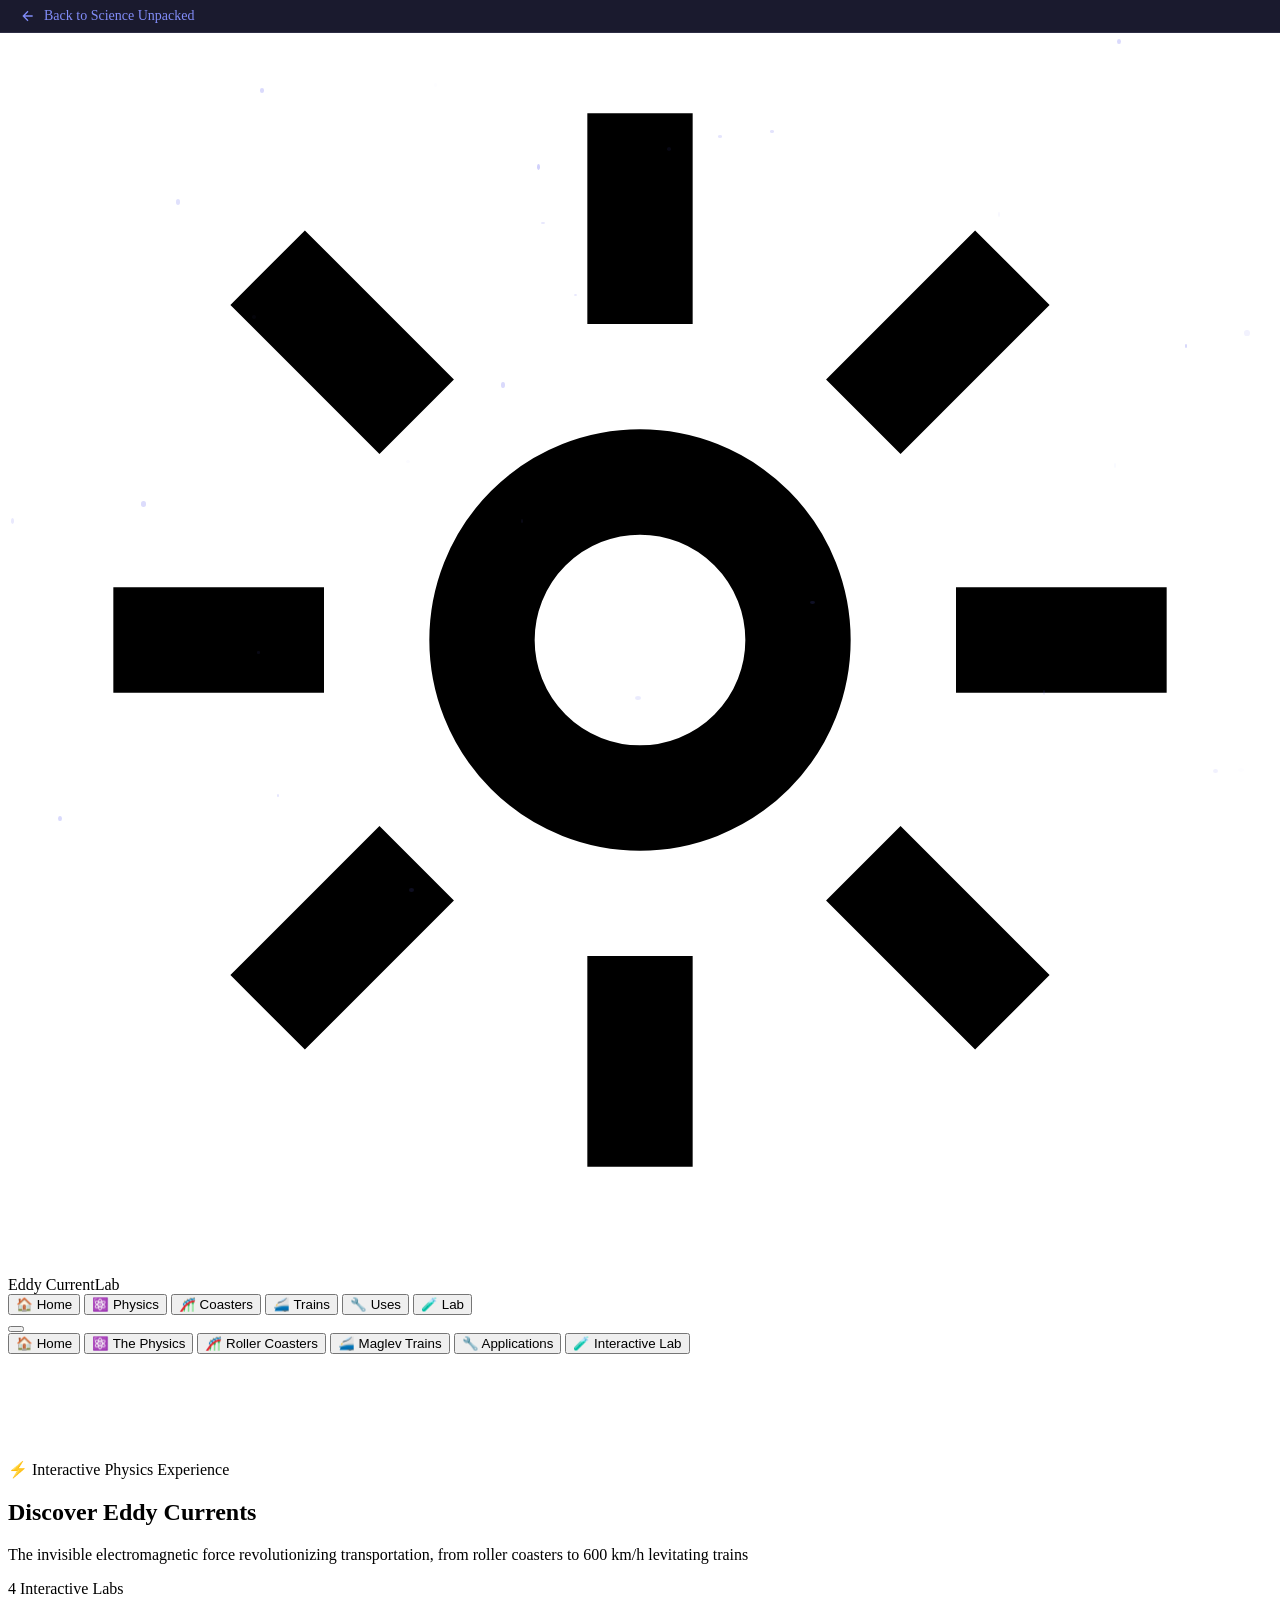
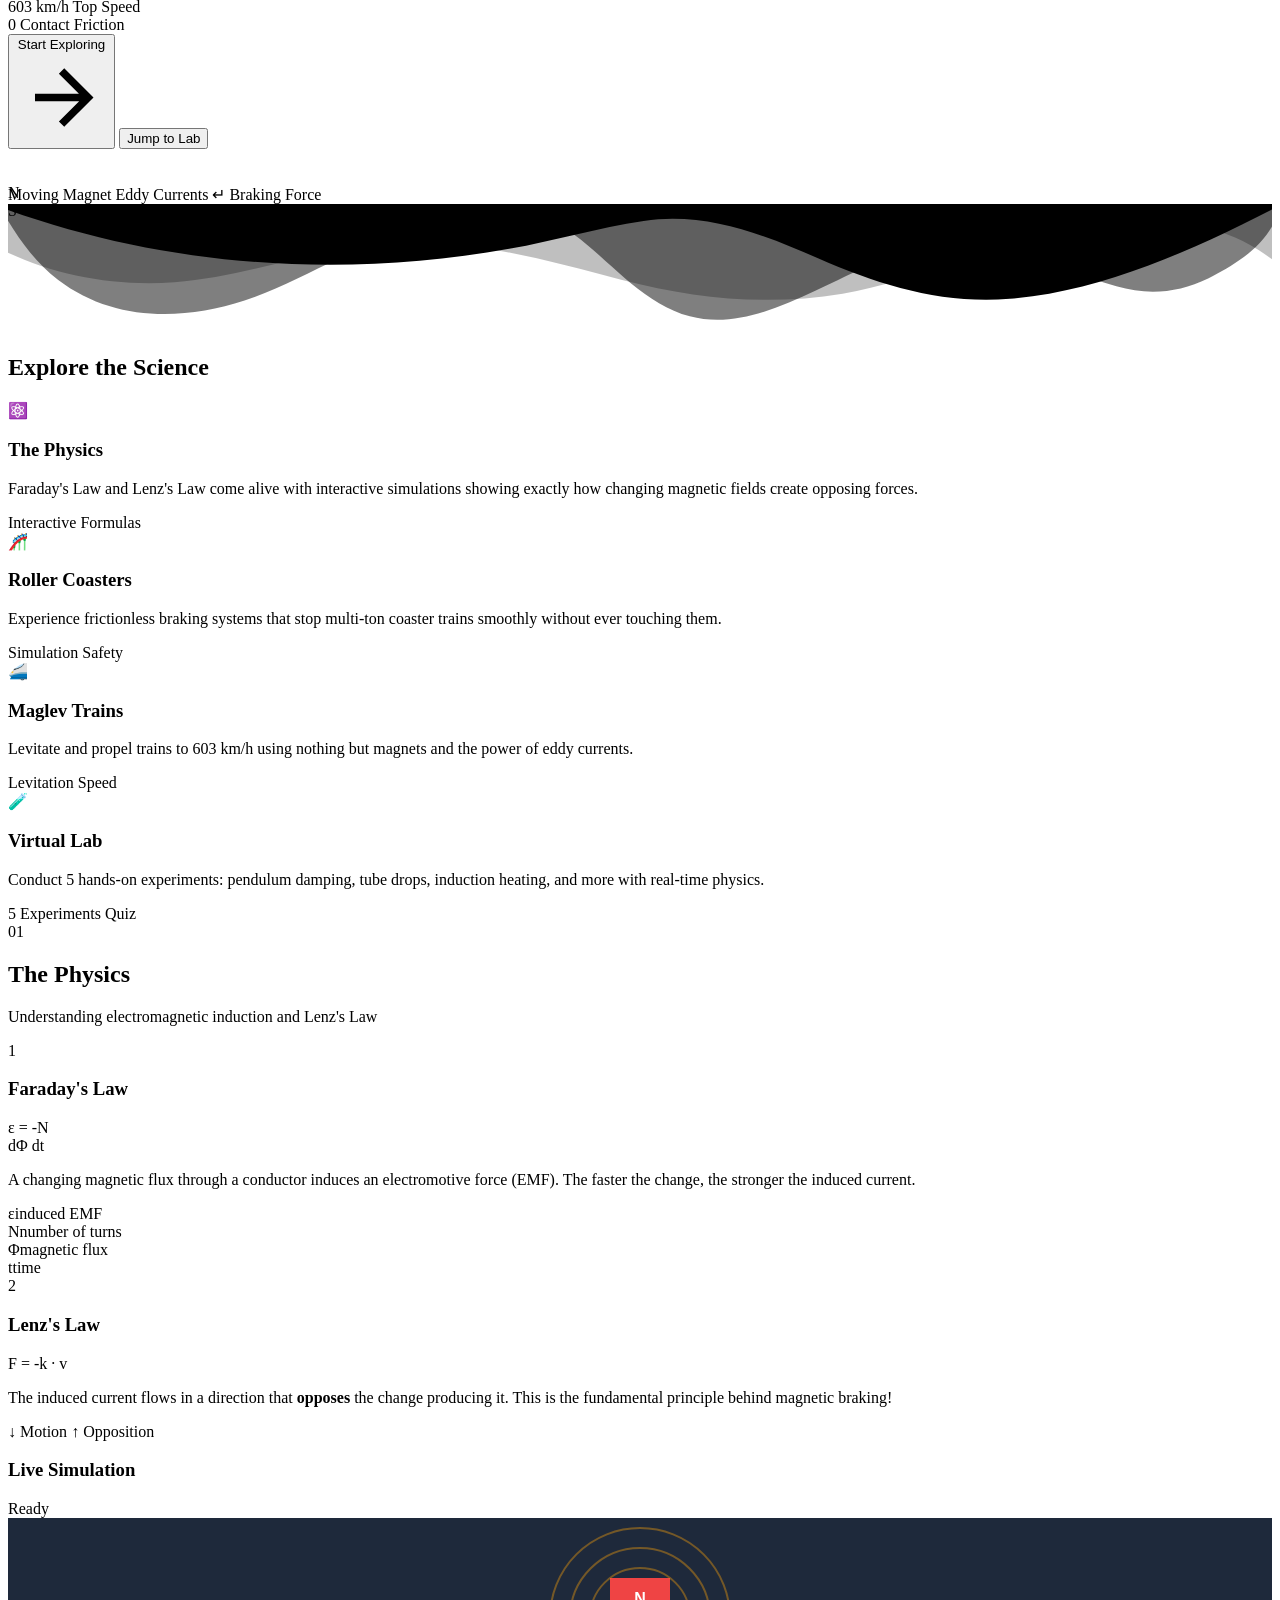
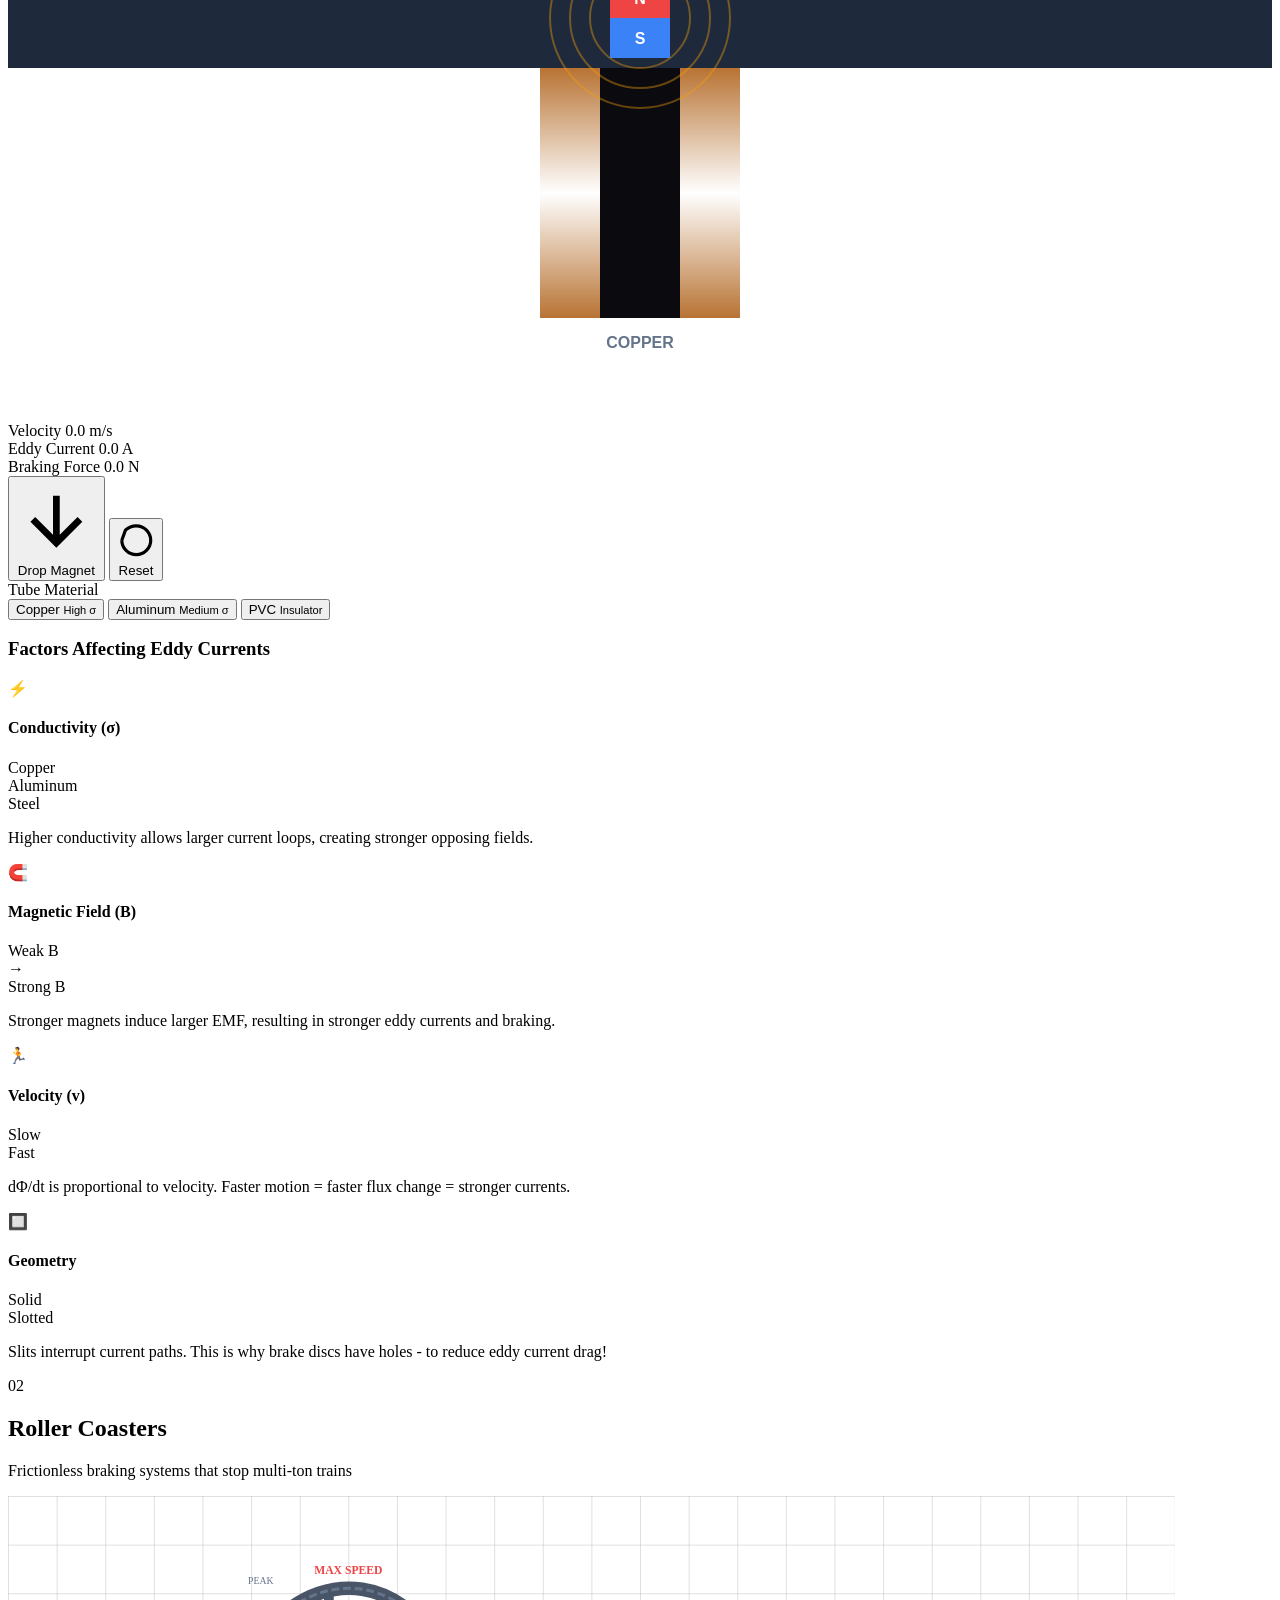
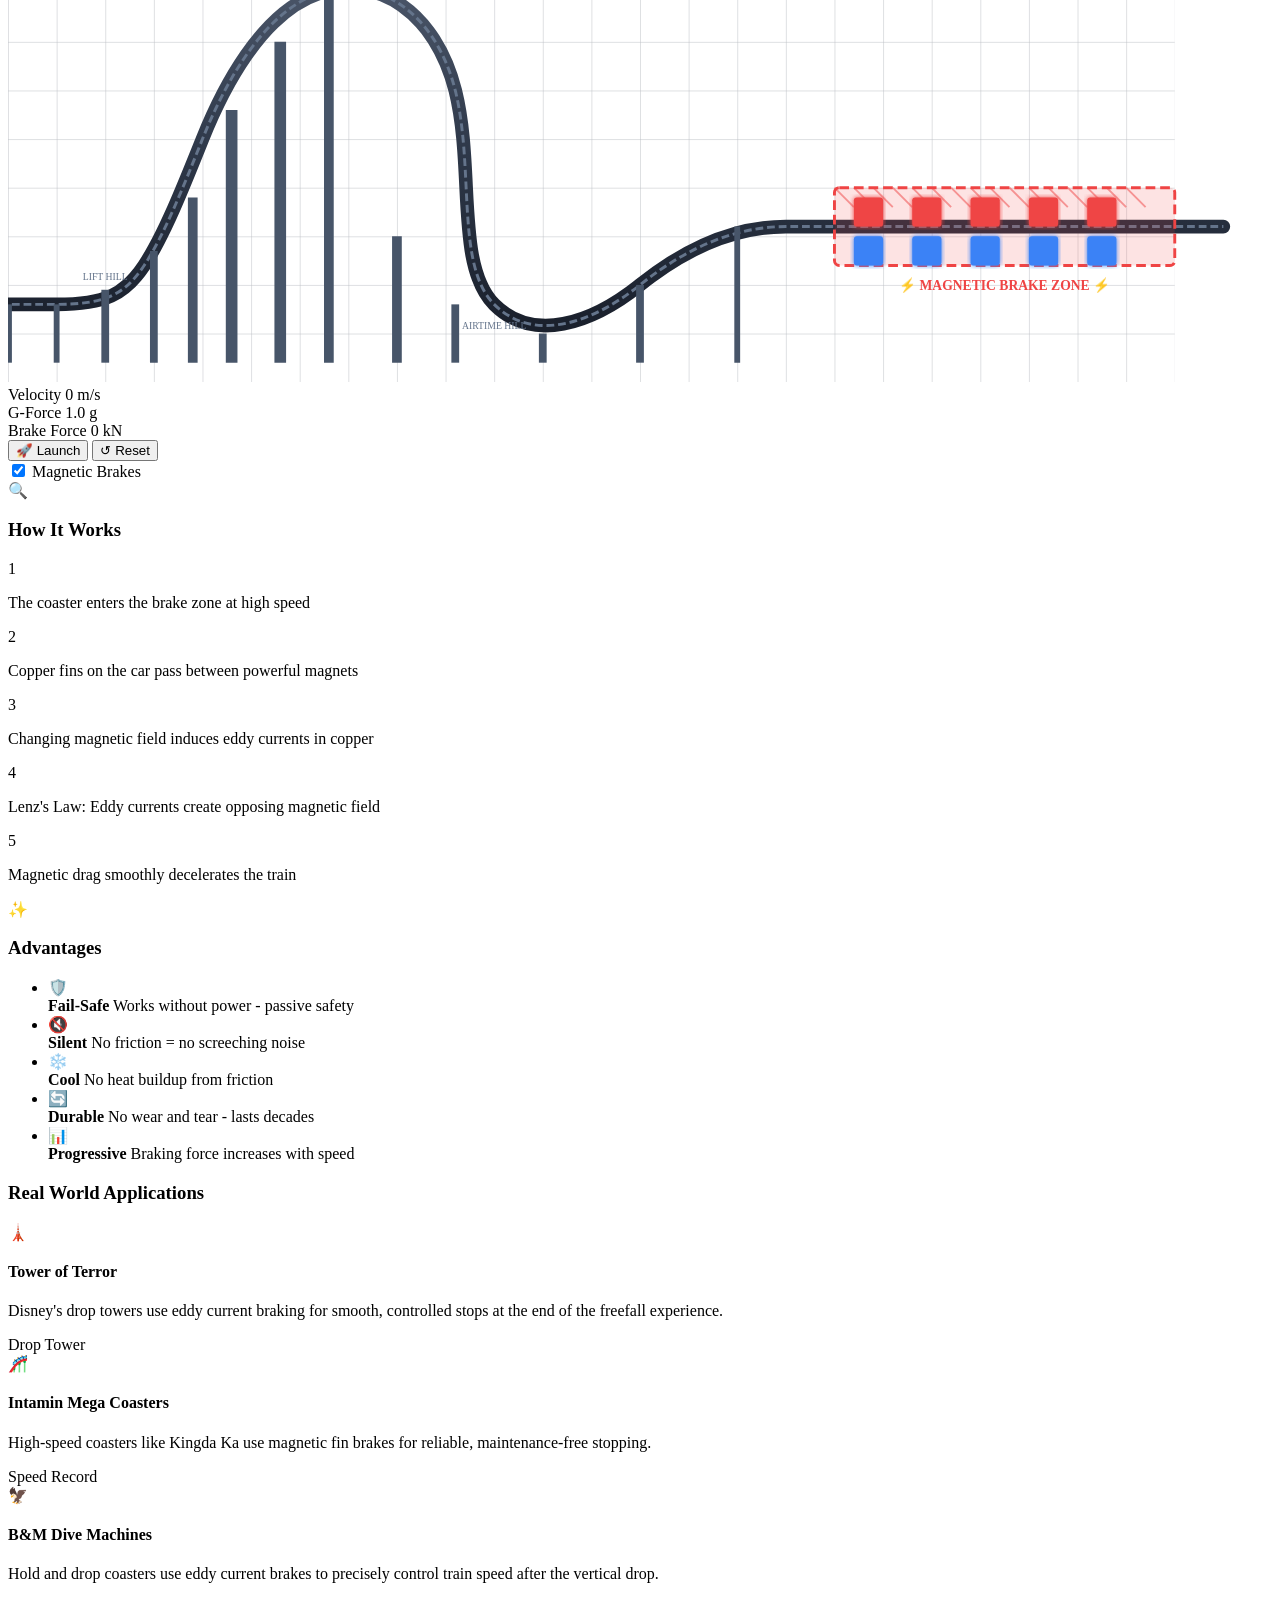
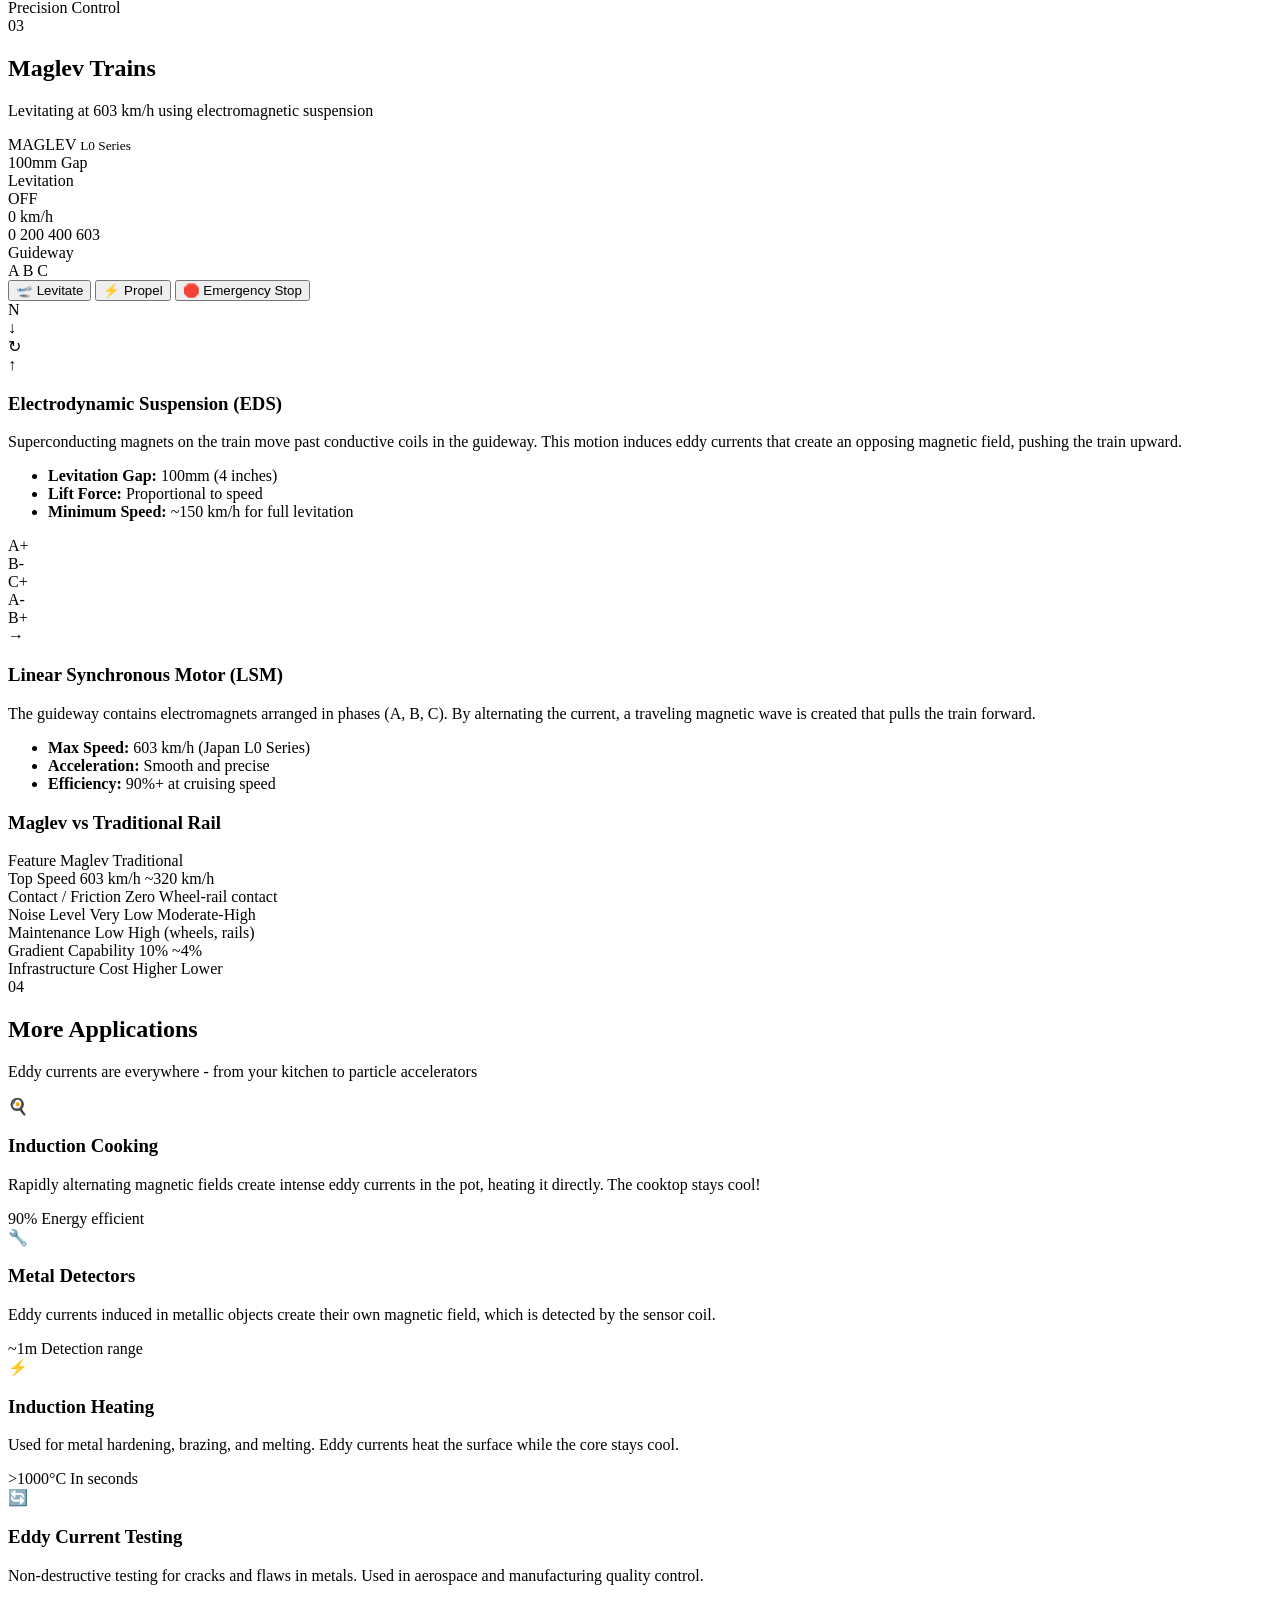
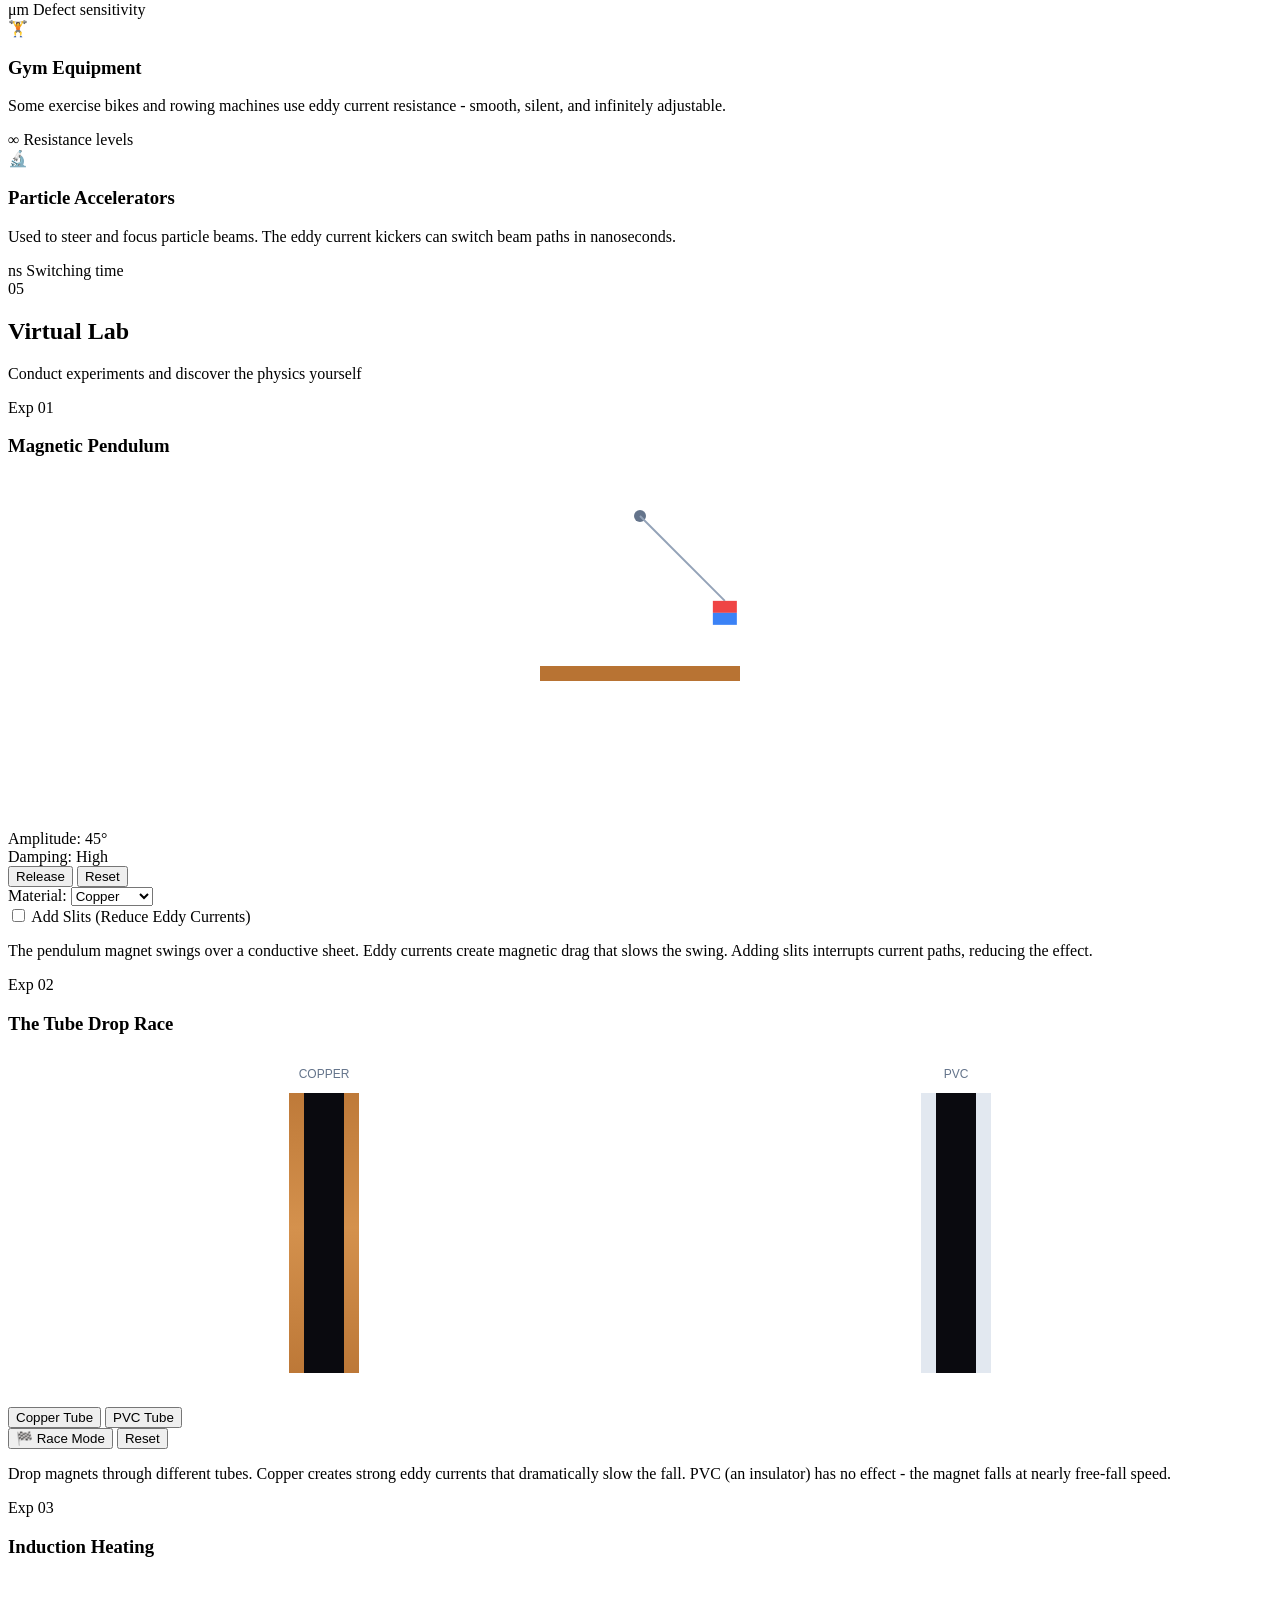
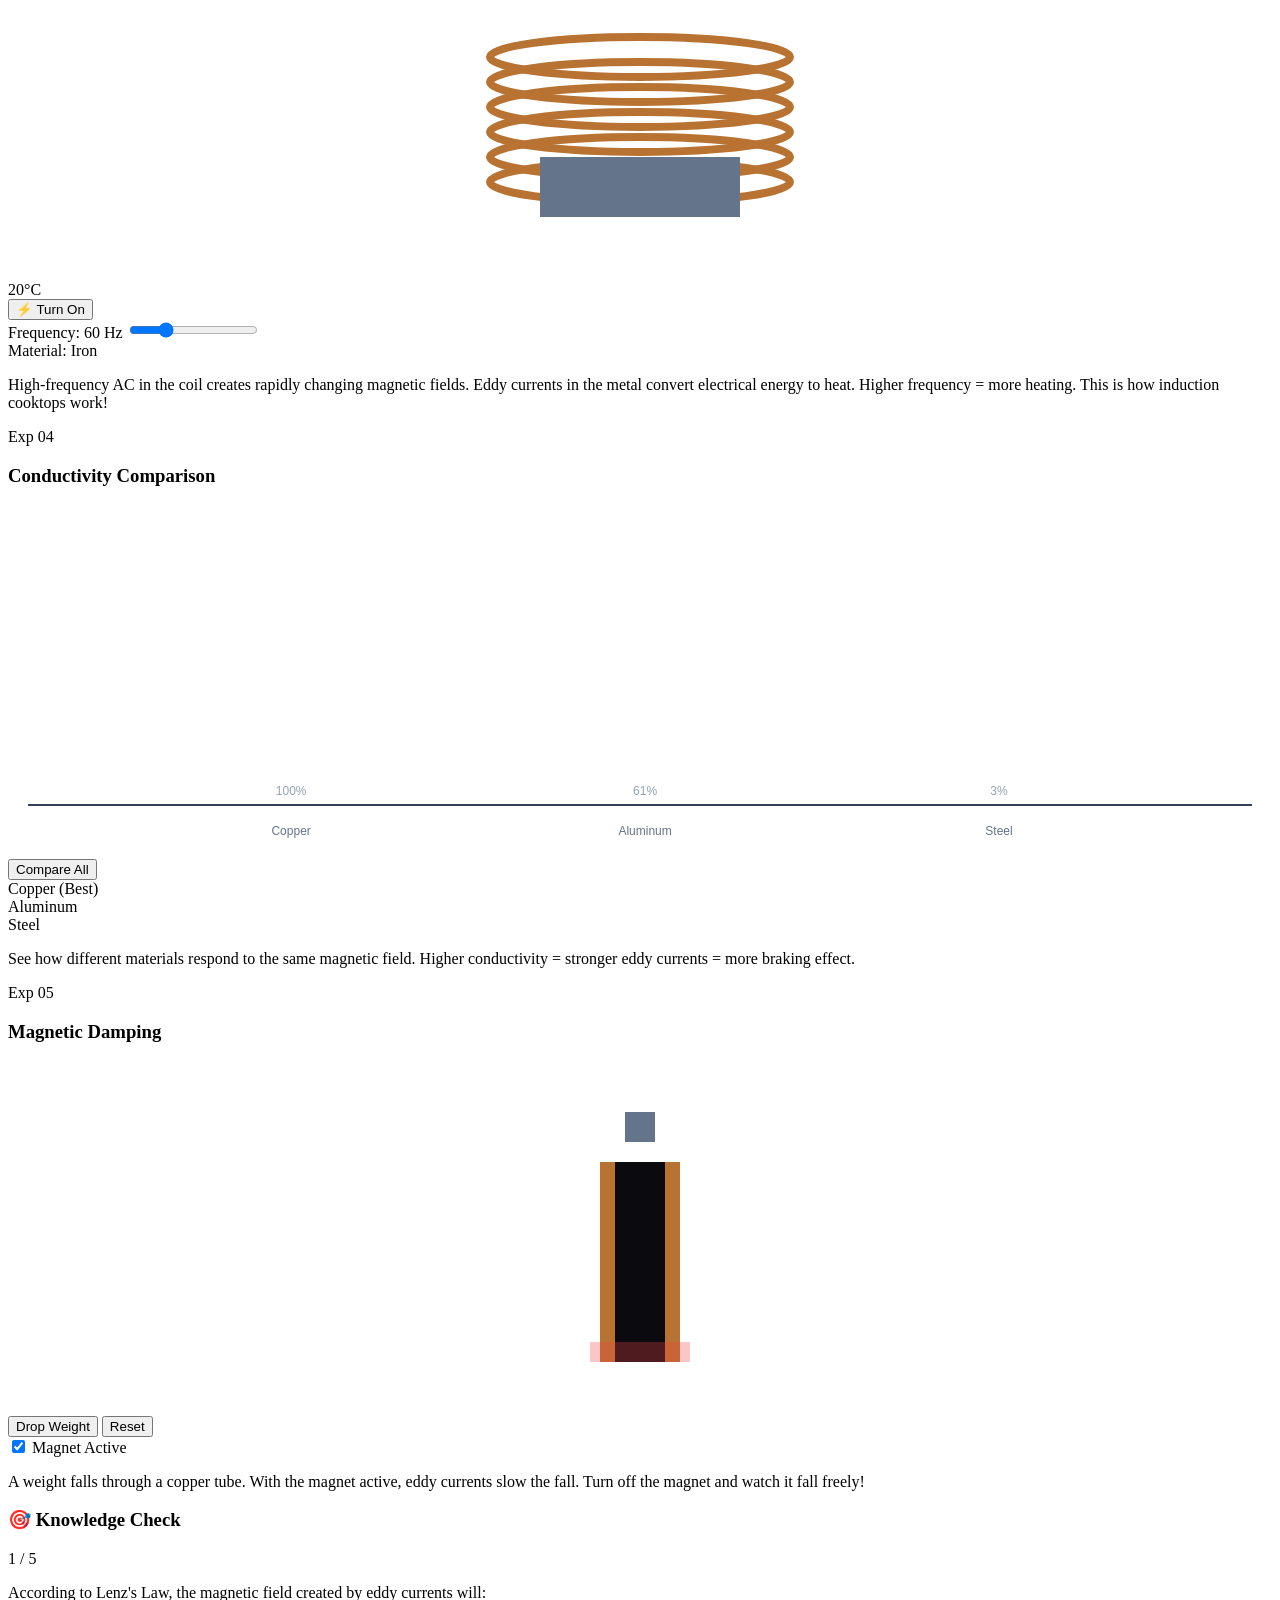
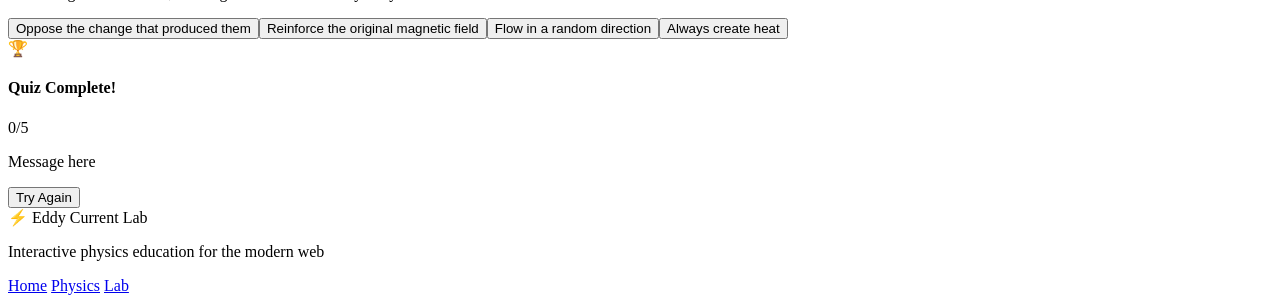
==== app/index.html @ e3b11541 "Add Science Unpacked website with integrated Eddy Currents app" ====
<!DOCTYPE html>
<html lang="en">
<head>
    <meta charset="UTF-8">
    <meta name="viewport" content="width=device-width, initial-scale=1.0">
    <meta name="description" content="Interactive exploration of eddy currents, electromagnetic braking, and maglev technology">
    <meta name="theme-color" content="#6366f1">
    <title>Eddy Current Explorer | Science Unpacked</title>
    <link rel="stylesheet" href="styles.css">
    <link rel="preconnect" href="https://fonts.googleapis.com">
    <link rel="preconnect" href="https://fonts.gstatic.com" crossorigin>
    <link href="https://fonts.googleapis.com/css2?family=Inter:wght@300;400;500;600;700;800&family=JetBrains+Mono:wght@400;600&display=swap" rel="stylesheet">
    
    <!-- PWA Support -->
    <link rel="manifest" href="manifest.json">
    <meta name="apple-mobile-web-app-capable" content="yes">
    <meta name="apple-mobile-web-app-status-bar-style" content="black-translucent">
    <meta name="apple-mobile-web-app-title" content="Eddy Current Lab">
    
    <!-- Favicon -->
    <link rel="icon" type="image/svg+xml" href="favicon.svg">
    
    <style>
        /* Adjust for back link */
        .nav { top: 36px !important; }
        .main-content { padding-top: 106px !important; }
        .loading-screen { padding-top: 36px !important; }
        @media (max-width: 768px) {
            .nav { top: 36px !important; }
            .main-content { padding-top: 96px !important; }
        }
    </style>
</head>
<body>
    <!-- Back to Science Unpacked -->
    <div style="position: fixed; top: 0; left: 0; right: 0; z-index: 10001; background: #1a1a2e; border-bottom: 1px solid #2d2d44; padding: 8px 20px;">
        <a href="../eddy-currents.html" style="color: #818cf8; text-decoration: none; font-size: 14px; display: flex; align-items: center; gap: 8px; width: fit-content;">
            <svg width="16" height="16" viewBox="0 0 24 24" fill="none" stroke="currentColor" stroke-width="2">
                <path d="M19 12H5M12 19l-7-7 7-7"/>
            </svg>
            Back to Science Unpacked
        </a>
    </div>
    
    <!-- Loading Screen -->
    <div id="loadingScreen" class="loading-screen">
        <div class="loading-content">
            <div class="loading-magnet">
                <div class="magnet-n">N</div>
                <div class="magnet-s">S</div>
            </div>
            <div class="loading-text">Initializing Physics Engine...</div>
            <div class="loading-bar">
                <div class="loading-progress"></div>
            </div>
        </div>
    </div>

    <!-- Background Effects -->
    <div class="bg-particles" id="bgParticles"></div>
    <div class="gradient-orb orb-1"></div>
    <div class="gradient-orb orb-2"></div>
    <div class="gradient-orb orb-3"></div>

    <!-- Navigation -->
    <nav class="nav" id="navbar">
        <div class="nav-brand">
            <div class="brand-icon">
                <svg viewBox="0 0 24 24" fill="none" stroke="currentColor" stroke-width="2">
                    <circle cx="12" cy="12" r="3"/>
                    <path d="M12 2v4M12 18v4M4.93 4.93l2.83 2.83M16.24 16.24l2.83 2.83M2 12h4M18 12h4M4.93 19.07l2.83-2.83M16.24 7.76l2.83-2.83"/>
                </svg>
            </div>
            <span class="brand-text">Eddy Current<span class="brand-accent">Lab</span></span>
        </div>
        
        <div class="nav-links" id="navLinks">
            <button class="nav-btn active" data-section="intro" data-tooltip="Introduction">
                <span class="nav-icon">🏠</span>
                <span class="nav-label">Home</span>
            </button>
            <button class="nav-btn" data-section="science" data-tooltip="The Physics">
                <span class="nav-icon">⚛️</span>
                <span class="nav-label">Physics</span>
            </button>
            <button class="nav-btn" data-section="coaster" data-tooltip="Roller Coasters">
                <span class="nav-icon">🎢</span>
                <span class="nav-label">Coasters</span>
            </button>
            <button class="nav-btn" data-section="train" data-tooltip="Maglev Trains">
                <span class="nav-icon">🚄</span>
                <span class="nav-label">Trains</span>
            </button>
            <button class="nav-btn" data-section="applications" data-tooltip="More Applications">
                <span class="nav-icon">🔧</span>
                <span class="nav-label">Uses</span>
            </button>
            <button class="nav-btn" data-section="lab" data-tooltip="Interactive Lab">
                <span class="nav-icon">🧪</span>
                <span class="nav-label">Lab</span>
            </button>
        </div>

        <button class="mobile-menu-btn" id="mobileMenuBtn">
            <span></span>
            <span></span>
            <span></span>
        </button>
    </nav>

    <!-- Mobile Menu -->
    <div class="mobile-menu" id="mobileMenu">
        <div class="mobile-menu-content">
            <button class="mobile-nav-btn active" data-section="intro">🏠 Home</button>
            <button class="mobile-nav-btn" data-section="science">⚛️ The Physics</button>
            <button class="mobile-nav-btn" data-section="coaster">🎢 Roller Coasters</button>
            <button class="mobile-nav-btn" data-section="train">🚄 Maglev Trains</button>
            <button class="mobile-nav-btn" data-section="applications">🔧 Applications</button>
            <button class="mobile-nav-btn" data-section="lab">🧪 Interactive Lab</button>
        </div>
    </div>

    <!-- Main Content -->
    <main class="main-content">
        
        <!-- INTRO SECTION -->
        <section id="intro" class="section active">
            <div class="hero-container">
                <div class="hero-content">
                    <div class="hero-badge">⚡ Interactive Physics Experience</div>
                    <h1 class="hero-title">
                        <span class="title-line">Discover</span>
                        <span class="title-line gradient-text">Eddy Currents</span>
                    </h1>
                    <p class="hero-subtitle">The invisible electromagnetic force revolutionizing transportation, from roller coasters to 600 km/h levitating trains</p>
                    
                    <div class="hero-stats">
                        <div class="stat">
                            <span class="stat-value">4</span>
                            <span class="stat-label">Interactive Labs</span>
                        </div>
                        <div class="stat">
                            <span class="stat-value">603</span>
                            <span class="stat-label">km/h Top Speed</span>
                        </div>
                        <div class="stat">
                            <span class="stat-value">0</span>
                            <span class="stat-label">Contact Friction</span>
                        </div>
                    </div>

                    <div class="hero-cta">
                        <button class="btn btn-primary btn-glow" onclick="showSection('science')">
                            <span>Start Exploring</span>
                            <svg viewBox="0 0 24 24" fill="none" stroke="currentColor" stroke-width="2">
                                <path d="M5 12h14M12 5l7 7-7 7"/>
                            </svg>
                        </button>
                        <button class="btn btn-secondary" onclick="showSection('lab')">
                            <span>Jump to Lab</span>
                        </button>
                    </div>
                </div>

                <div class="hero-visual">
                    <div class="magnetic-simulation" id="heroSimulation">
                        <div class="field-container">
                            <div class="falling-magnet" id="heroMagnet">
                                <div class="magnet-pole north">N</div>
                                <div class="magnet-pole south">S</div>
                                <div class="field-ring r1"></div>
                                <div class="field-ring r2"></div>
                                <div class="field-ring r3"></div>
                            </div>
                            <div class="conductor-plate">
                                <div class="eddy-currents" id="eddyCurrents">
                                    <div class="eddy-loop l1"></div>
                                    <div class="eddy-loop l2"></div>
                                    <div class="eddy-loop l3"></div>
                                    <div class="eddy-loop l4"></div>
                                </div>
                            </div>
                        </div>
                        <div class="simulation-labels">
                            <span class="label-moving">Moving Magnet</span>
                            <span class="label-eddy">Eddy Currents</span>
                            <span class="label-braking">↵ Braking Force</span>
                        </div>
                    </div>
                </div>
            </div>

            <div class="section-divider">
                <svg viewBox="0 0 1200 120" preserveAspectRatio="none">
                    <path d="M0,0V46.29c47.79,22.2,103.59,32.17,158,28,70.36-5.37,136.33-33.31,206.8-37.5C438.64,32.43,512.34,53.67,583,72.05c69.27,18,138.3,24.88,209.4,13.08,36.15-6,69.85-17.84,104.45-29.34C989.49,25,1113-14.29,1200,52.47V0Z" opacity=".25" fill="currentColor"/>
                    <path d="M0,0V15.81C13,36.92,27.64,56.86,47.69,72.05,99.41,111.27,165,111,224.58,91.58c31.15-10.15,60.09-26.07,89.67-39.8,40.92-19,84.73-46,130.83-49.67,36.26-2.85,70.9,9.42,98.6,31.56,31.77,25.39,62.32,62,103.63,73,40.44,10.79,81.35-6.69,119.13-24.28s75.16-39,116.92-43.05c59.73-5.85,113.28,22.88,168.9,38.84,30.2,8.66,59,6.17,87.09-7.5,22.43-10.89,48-26.93,60.65-49.24V0Z" opacity=".5" fill="currentColor"/>
                    <path d="M0,0V5.63C149.93,59,314.09,71.32,475.83,42.57c43-7.64,84.23-20.12,127.61-26.46,59-8.63,112.48,12.24,165.56,35.4C827.93,77.22,886,95.24,951.2,90c86.53-7,172.46-45.71,248.8-84.81V0Z" fill="currentColor"/>
                </svg>
            </div>

            <div class="cards-container">
                <h2 class="section-title">Explore the Science</h2>
                <div class="cards-grid">
                    <article class="feature-card" onclick="showSection('science')">
                        <div class="card-glow"></div>
                        <div class="card-content">
                            <div class="card-icon-container">
                                <div class="card-icon">⚛️</div>
                            </div>
                            <h3>The Physics</h3>
                            <p>Faraday's Law and Lenz's Law come alive with interactive simulations showing exactly how changing magnetic fields create opposing forces.</p>
                            <div class="card-features">
                                <span class="feature-tag">Interactive</span>
                                <span class="feature-tag">Formulas</span>
                            </div>
                        </div>
                    </article>

                    <article class="feature-card" onclick="showSection('coaster')">
                        <div class="card-glow"></div>
                        <div class="card-content">
                            <div class="card-icon-container">
                                <div class="card-icon">🎢</div>
                            </div>
                            <h3>Roller Coasters</h3>
                            <p>Experience frictionless braking systems that stop multi-ton coaster trains smoothly without ever touching them.</p>
                            <div class="card-features">
                                <span class="feature-tag">Simulation</span>
                                <span class="feature-tag">Safety</span>
                            </div>
                        </div>
                    </article>

                    <article class="feature-card" onclick="showSection('train')">
                        <div class="card-glow"></div>
                        <div class="card-content">
                            <div class="card-icon-container">
                                <div class="card-icon">🚄</div>
                            </div>
                            <h3>Maglev Trains</h3>
                            <p>Levitate and propel trains to 603 km/h using nothing but magnets and the power of eddy currents.</p>
                            <div class="card-features">
                                <span class="feature-tag">Levitation</span>
                                <span class="feature-tag">Speed</span>
                            </div>
                        </div>
                    </article>

                    <article class="feature-card" onclick="showSection('lab')">
                        <div class="card-glow"></div>
                        <div class="card-content">
                            <div class="card-icon-container">
                                <div class="card-icon">🧪</div>
                            </div>
                            <h3>Virtual Lab</h3>
                            <p>Conduct 5 hands-on experiments: pendulum damping, tube drops, induction heating, and more with real-time physics.</p>
                            <div class="card-features">
                                <span class="feature-tag">5 Experiments</span>
                                <span class="feature-tag">Quiz</span>
                            </div>
                        </div>
                    </article>
                </div>
            </div>
        </section>

        <!-- SCIENCE SECTION -->
        <section id="science" class="section">
            <header class="section-header">
                <span class="section-number">01</span>
                <h2 class="section-title">The Physics</h2>
                <p class="section-desc">Understanding electromagnetic induction and Lenz's Law</p>
            </header>

            <div class="science-layout">
                <div class="theory-panel">
                    <div class="law-card">
                        <div class="law-header">
                            <span class="law-number">1</span>
                            <h3>Faraday's Law</h3>
                        </div>
                        <div class="formula-container">
                            <div class="formula">
                                <span class="formula-main">ε = -N</span>
                                <div class="fraction">
                                    <span class="numerator">dΦ</span>
                                    <span class="denominator">dt</span>
                                </div>
                            </div>
                        </div>
                        <p class="law-desc">A changing magnetic flux through a conductor induces an electromotive force (EMF). The faster the change, the stronger the induced current.</p>
                        <div class="variables">
                            <div class="var"><span class="var-symbol">ε</span><span class="var-meaning">induced EMF</span></div>
                            <div class="var"><span class="var-symbol">N</span><span class="var-meaning">number of turns</span></div>
                            <div class="var"><span class="var-symbol">Φ</span><span class="var-meaning">magnetic flux</span></div>
                            <div class="var"><span class="var-symbol">t</span><span class="var-meaning">time</span></div>
                        </div>
                    </div>

                    <div class="law-card">
                        <div class="law-header">
                            <span class="law-number">2</span>
                            <h3>Lenz's Law</h3>
                        </div>
                        <div class="formula-container">
                            <div class="formula">
                                <span class="formula-main">F = -k · v</span>
                            </div>
                        </div>
                        <p class="law-desc">The induced current flows in a direction that <strong>opposes</strong> the change producing it. This is the fundamental principle behind magnetic braking!</p>
                        <div class="lenz-demo">
                            <div class="lenz-arrows">
                                <span class="arrow-down">↓ Motion</span>
                                <span class="arrow-up">↑ Opposition</span>
                            </div>
                        </div>
                    </div>
                </div>

                <div class="demo-panel">
                    <div class="demo-header">
                        <h3>Live Simulation</h3>
                        <div class="demo-status" id="demoStatus">
                            <span class="status-dot"></span>
                            <span>Ready</span>
                        </div>
                    </div>
                    
                    <div class="canvas-container">
                        <canvas id="scienceCanvas" width="600" height="500"></canvas>
                        <div class="canvas-overlay" id="canvasOverlay">
                            <div class="measurement-display">
                                <div class="measure">
                                    <span class="measure-label">Velocity</span>
                                    <span class="measure-value" id="velValue">0.0</span>
                                    <span class="measure-unit">m/s</span>
                                </div>
                                <div class="measure">
                                    <span class="measure-label">Eddy Current</span>
                                    <span class="measure-value" id="currentValue">0.0</span>
                                    <span class="measure-unit">A</span>
                                </div>
                                <div class="measure">
                                    <span class="measure-label">Braking Force</span>
                                    <span class="measure-value" id="forceValue">0.0</span>
                                    <span class="measure-unit">N</span>
                                </div>
                            </div>
                        </div>
                    </div>

                    <div class="demo-controls">
                        <button class="control-btn btn-drop" id="dropMagnet">
                            <svg viewBox="0 0 24 24" fill="none" stroke="currentColor" stroke-width="2">
                                <path d="M12 5v14M5 12l7 7 7-7"/>
                            </svg>
                            <span>Drop Magnet</span>
                        </button>
                        <button class="control-btn btn-reset" id="resetScience">
                            <svg viewBox="0 0 24 24" fill="none" stroke="currentColor" stroke-width="2">
                                <path d="M3 12a9 9 0 1 0 9-9 9.75 9.75 0 0 0-6.74 2.74L3 12"/>
                            </svg>
                            <span>Reset</span>
                        </button>
                    </div>

                    <div class="material-selector">
                        <label class="selector-label">Tube Material</label>
                        <div class="material-options">
                            <button class="material-btn active" data-material="copper">
                                <div class="material-color copper"></div>
                                <span>Copper</span>
                                <small>High σ</small>
                            </button>
                            <button class="material-btn" data-material="aluminum">
                                <div class="material-color aluminum"></div>
                                <span>Aluminum</span>
                                <small>Medium σ</small>
                            </button>
                            <button class="material-btn" data-material="pvc">
                                <div class="material-color pvc"></div>
                                <span>PVC</span>
                                <small>Insulator</small>
                            </button>
                        </div>
                    </div>
                </div>
            </div>

            <div class="factors-section">
                <h3 class="factors-title">Factors Affecting Eddy Currents</h3>
                <div class="factors-grid">
                    <div class="factor-card">
                        <div class="factor-icon">⚡</div>
                        <h4>Conductivity (σ)</h4>
                        <div class="factor-bar">
                            <div class="bar-track">
                                <div class="bar-fill" style="width: 100%"></div>
                            </div>
                            <span class="bar-label">Copper</span>
                        </div>
                        <div class="factor-bar">
                            <div class="bar-track">
                                <div class="bar-fill aluminum" style="width: 60%"></div>
                            </div>
                            <span class="bar-label">Aluminum</span>
                        </div>
                        <div class="factor-bar">
                            <div class="bar-track">
                                <div class="bar-fill steel" style="width: 15%"></div>
                            </div>
                            <span class="bar-label">Steel</span>
                        </div>
                        <p class="factor-desc">Higher conductivity allows larger current loops, creating stronger opposing fields.</p>
                    </div>

                    <div class="factor-card">
                        <div class="factor-icon">🧲</div>
                        <h4>Magnetic Field (B)</h4>
                        <div class="field-visual">
                            <div class="field-circle weak">
                                <span>Weak B</span>
                            </div>
                            <div class="field-arrow">→</div>
                            <div class="field-circle strong">
                                <span>Strong B</span>
                            </div>
                        </div>
                        <p class="factor-desc">Stronger magnets induce larger EMF, resulting in stronger eddy currents and braking.</p>
                    </div>

                    <div class="factor-card">
                        <div class="factor-icon">🏃</div>
                        <h4>Velocity (v)</h4>
                        <div class="velocity-visual">
                            <div class="vel-indicator slow">
                                <div class="vel-bar"></div>
                                <span>Slow</span>
                            </div>
                            <div class="vel-indicator fast">
                                <div class="vel-bar"></div>
                                <span>Fast</span>
                            </div>
                        </div>
                        <p class="factor-desc">dΦ/dt is proportional to velocity. Faster motion = faster flux change = stronger currents.</p>
                    </div>

                    <div class="factor-card">
                        <div class="factor-icon">🔲</div>
                        <h4>Geometry</h4>
                        <div class="geometry-visual">
                            <div class="geo-sample solid">
                                <div class="current-loop"></div>
                                <span>Solid</span>
                            </div>
                            <div class="geo-sample slotted">
                                <div class="slot"></div>
                                <span>Slotted</span>
                            </div>
                        </div>
                        <p class="factor-desc">Slits interrupt current paths. This is why brake discs have holes - to reduce eddy current drag!</p>
                    </div>
                </div>
            </div>
        </section>

        <!-- ROLLER COASTER SECTION -->
        <section id="coaster" class="section">
            <header class="section-header">
                <span class="section-number">02</span>
                <h2 class="section-title">Roller Coasters</h2>
                <p class="section-desc">Frictionless braking systems that stop multi-ton trains</p>
            </header>

            <div class="coaster-showcase">
                <div class="simulation-viewport">
                    <div class="coaster-world" id="coasterWorld">
                        <div class="sky"></div>
                        <div class="track-container">
                            <svg class="track-svg" viewBox="0 0 1300 500" preserveAspectRatio="xMidYMid meet">
                                <defs>
                                    <linearGradient id="trackGrad" x1="0%" y1="0%" x2="0%" y2="100%">
                                        <stop offset="0%" style="stop-color:#4a5568"/>
                                        <stop offset="50%" style="stop-color:#2d3748"/>
                                        <stop offset="100%" style="stop-color:#1a202c"/>
                                    </linearGradient>
                                    <filter id="glow">
                                        <feGaussianBlur stdDeviation="3" result="coloredBlur"/>
                                        <feMerge>
                                            <feMergeNode in="coloredBlur"/>
                                            <feMergeNode in="SourceGraphic"/>
                                        </feMerge>
                                    </filter>
                                </defs>
                                
                                <!-- Background Grid -->
                                <pattern id="grid" width="50" height="50" patternUnits="userSpaceOnUse">
                                    <path d="M 50 0 L 0 0 0 50" fill="none" stroke="#1e293b" stroke-width="1"/>
                                </pattern>
                                <rect width="1200" height="500" fill="url(#grid)" opacity="0.3"/>
                                
                                <!-- REALISTIC COASTER TRACK -->
                                <!-- Station → Lift Hill → Drop → Loop → Turn → Brakes → Station -->
                                
                                <!-- Main Track -->
                                <path class="track-path" 
                                      d="M -80,420 
                                         L 50,420 
                                         C 100,420 120,410 140,380
                                         C 160,350 180,300 200,250
                                         C 220,200 260,120 320,100
                                         C 380,80 440,120 460,200
                                         C 480,280 460,380 500,420
                                         C 540,460 600,440 650,400
                                         C 700,360 750,340 800,340
                                         L 1250,340" 
                                      fill="none" stroke="url(#trackGrad)" stroke-width="14" stroke-linecap="round"/>
                                
                                <!-- Rail Detail -->
                                <path class="track-rail" 
                                      d="M -80,420 
                                         L 50,420 
                                         C 100,420 120,410 140,380
                                         C 160,350 180,300 200,250
                                         C 220,200 260,120 320,100
                                         C 380,80 440,120 460,200
                                         C 480,280 460,380 500,420
                                         C 540,460 600,440 650,400
                                         C 700,360 750,340 800,340
                                         L 1250,340" 
                                      fill="none" stroke="#64748b" stroke-width="3" stroke-dasharray="8,4"/>
                                
                                <!-- Realistic Support Towers -->
                                <!-- Station supports -->
                                <line x1="0" y1="420" x2="0" y2="480" stroke="#475569" stroke-width="8"/>
                                <line x1="50" y1="420" x2="50" y2="480" stroke="#475569" stroke-width="6"/>
                                
                                <!-- Lift hill supports (angled) -->
                                <line x1="100" y1="405" x2="100" y2="480" stroke="#475569" stroke-width="8"/>
                                <line x1="150" y1="365" x2="150" y2="480" stroke="#475569" stroke-width="8"/>
                                <line x1="190" y1="310" x2="190" y2="480" stroke="#475569" stroke-width="10"/>
                                
                                <!-- Top of lift -->
                                <line x1="230" y1="220" x2="230" y2="480" stroke="#475569" stroke-width="12"/>
                                
                                <!-- First drop supports -->
                                <line x1="280" y1="150" x2="280" y2="480" stroke="#475569" stroke-width="12"/>
                                <line x1="330" y1="100" x2="330" y2="480" stroke="#475569" stroke-width="10"/>
                                
                                <!-- Valley after drop -->
                                <line x1="400" y1="350" x2="400" y2="480" stroke="#475569" stroke-width="10"/>
                                <line x1="460" y1="420" x2="460" y2="480" stroke="#475569" stroke-width="8"/>
                                
                                <!-- Turn supports -->
                                <line x1="550" y1="450" x2="550" y2="480" stroke="#475569" stroke-width="8"/>
                                <line x1="650" y1="400" x2="650" y2="480" stroke="#475569" stroke-width="8"/>
                                <line x1="750" y1="340" x2="750" y2="480" stroke="#475569" stroke-width="6"/>
                                
                                <!-- Track Labels -->
                                <text x="100" y="395" fill="#64748b" font-size="10" text-anchor="middle">LIFT HILL</text>
                                <text x="260" y="90" fill="#64748b" font-size="10" text-anchor="middle">PEAK</text>
                                <text x="350" y="80" fill="#ef4444" font-size="12" text-anchor="middle" font-weight="bold">MAX SPEED</text>
                                <text x="500" y="445" fill="#64748b" font-size="10" text-anchor="middle">AIRTIME HILL</text>
                                
                                <!-- Brake Zone - Positioned at end of track -->
                                <g class="brake-zone">
                                    <!-- Brake zone background -->
                                    <rect x="850" y="300" width="350" height="80" fill="rgba(239,68,68,0.15)" stroke="#ef4444" stroke-width="3" stroke-dasharray="10,5" rx="5"/>
                                    
                                    <!-- Warning stripes -->
                                    <path d="M 850,300 L 870,320 M 870,300 L 890,320 M 890,300 L 910,320 M 910,300 L 930,320 
                                             M 930,300 L 950,320 M 950,300 L 970,320 M 970,300 L 990,320 M 990,300 L 1010,320
                                             M 1010,300 L 1030,320 M 1030,300 L 1050,320 M 1050,300 L 1070,320 M 1070,300 L 1090,320
                                             M 1090,300 L 1110,320 M 1110,300 L 1130,320 M 1130,300 L 1150,320 M 1150,300 L 1170,320" 
                                          stroke="#ef4444" stroke-width="2" opacity="0.5"/>
                                    
                                    <text x="1025" y="405" text-anchor="middle" fill="#ef4444" font-size="14" font-weight="700">⚡ MAGNETIC BRAKE ZONE ⚡</text>
                                    
                                    <!-- Multiple Magnets -->
                                    <g id="magnetArray">
                                        <rect x="870" y="310" width="30" height="30" fill="#ef4444" rx="3" filter="url(#glow)"/>
                                        <rect x="870" y="350" width="30" height="30" fill="#3b82f6" rx="3" filter="url(#glow)"/>
                                        
                                        <rect x="930" y="310" width="30" height="30" fill="#ef4444" rx="3" filter="url(#glow)"/>
                                        <rect x="930" y="350" width="30" height="30" fill="#3b82f6" rx="3" filter="url(#glow)"/>
                                        
                                        <rect x="990" y="310" width="30" height="30" fill="#ef4444" rx="3" filter="url(#glow)"/>
                                        <rect x="990" y="350" width="30" height="30" fill="#3b82f6" rx="3" filter="url(#glow)"/>
                                        
                                        <rect x="1050" y="310" width="30" height="30" fill="#ef4444" rx="3" filter="url(#glow)"/>
                                        <rect x="1050" y="350" width="30" height="30" fill="#3b82f6" rx="3" filter="url(#glow)"/>
                                        
                                        <rect x="1110" y="310" width="30" height="30" fill="#ef4444" rx="3" filter="url(#glow)"/>
                                        <rect x="1110" y="350" width="30" height="30" fill="#3b82f6" rx="3" filter="url(#glow)"/>
                                    </g>
                                    
                                    <!-- Eddy current visualization -->
                                    <g id="brakeZoneEffect" opacity="0">
                                        <ellipse cx="1025" cy="340" rx="230" ry="45" fill="none" stroke="#fbbf24" stroke-width="3" stroke-dasharray="10,5"/>
                                        <ellipse cx="1025" cy="340" rx="210" ry="35" fill="none" stroke="#f59e0b" stroke-width="2" stroke-dasharray="8,4"/>
                                        <text x="1025" y="345" text-anchor="middle" fill="#fbbf24" font-size="16" font-weight="bold">EDDY CURRENTS ACTIVE</text>
                                    </g>
                                </g>
                                
                                <!-- Coaster Car Group - Enhanced -->
                                <g id="coasterCar" transform="translate(-80, 395)">
                                    <!-- Car Body - Sleek design -->
                                    <path d="M 0,20 Q 0,0 20,0 L 50,0 Q 70,0 70,20 L 70,30 Q 70,40 50,40 L 20,40 Q 0,40 0,30 Z" fill="url(#carGradient)"/>
                                    
                                    <!-- Gradient for car -->
                                    <defs>
                                        <linearGradient id="carGradient" x1="0%" y1="0%" x2="100%" y2="0%">
                                            <stop offset="0%" style="stop-color:#f97316"/>
                                            <stop offset="50%" style="stop-color:#fb923c"/>
                                            <stop offset="100%" style="stop-color:#f97316"/>
                                        </linearGradient>
                                    </defs>
                                    
                                    <!-- Cockpit window -->
                                    <path d="M 45,5 L 60,5 Q 65,5 65,15 L 65,20 L 45,20 Z" fill="#0f172a"/>
                                    
                                    <!-- Side windows -->
                                    <rect x="15" y="8" width="12" height="10" rx="2" fill="#0f172a"/>
                                    <rect x="30" y="8" width="12" height="10" rx="2" fill="#0f172a"/>
                                    
                                    <!-- Wheels -->
                                    <g id="wheels">
                                        <circle cx="15" cy="40" r="10" fill="#1e293b" stroke="#334155" stroke-width="2"/>
                                        <circle cx="15" cy="40" r="5" fill="#64748b"/>
                                        <circle cx="55" cy="40" r="10" fill="#1e293b" stroke="#334155" stroke-width="2"/>
                                        <circle cx="55" cy="40" r="5" fill="#64748b"/>
                                    </g>
                                    
                                    <!-- Copper Fins (for magnetic braking) - More visible -->
                                    <rect x="10" y="38" width="50" height="8" fill="#b87333" rx="2" stroke="#d4914d" stroke-width="1"/>
                                    <line x1="20" y1="38" x2="20" y2="46" stroke="#8b5a2b" stroke-width="1"/>
                                    <line x1="35" y1="38" x2="35" y2="46" stroke="#8b5a2b" stroke-width="1"/>
                                    <line x1="50" y1="38" x2="50" y2="46" stroke="#8b5a2b" stroke-width="1"/>
                                    
                                    <!-- Passengers with expressions -->
                                    <circle cx="18" cy="-5" r="7" fill="#fbbf24"/>
                                    <circle cx="18" cy="-7" r="2" fill="#1e293b"/>
                                    <path d="M 15,-2 Q 18,1 21,-2" stroke="#1e293b" stroke-width="1.5" fill="none"/>
                                    
                                    <circle cx="35" cy="-5" r="7" fill="#a78bfa"/>
                                    <circle cx="35" cy="-7" r="2" fill="#1e293b"/>
                                    <circle cx="33" cy="-3" r="1" fill="#1e293b"/>
                                    <circle cx="37" cy="-3" r="1" fill="#1e293b"/>
                                    
                                    <circle cx="52" cy="-5" r="7" fill="#34d399"/>
                                    <circle cx="52" cy="-7" r="2" fill="#1e293b"/>
                                    <ellipse cx="52" cy="-2" rx="3" ry="2" fill="#1e293b"/>
                                    
                                    <!-- Speed lines (appear at high speed) -->
                                    <g id="speedLines" opacity="0">
                                        <line x1="-20" y1="20" x2="-40" y2="20" stroke="white" stroke-width="2" opacity="0.6"/>
                                        <line x1="-15" y1="30" x2="-35" y2="30" stroke="white" stroke-width="2" opacity="0.6"/>
                                    </g>
                                    
                                    <!-- Enhanced Brake Effect -->
                                    <g id="brakeEffect" opacity="0">
                                        <!-- Outer glow -->
                                        <circle cx="35" cy="20" r="60" fill="none" stroke="#f97316" stroke-width="4" opacity="0.8" filter="url(#glow)"/>
                                        <!-- Middle ring -->
                                        <circle cx="35" cy="20" r="50" fill="none" stroke="#fbbf24" stroke-width="3" opacity="0.6"/>
                                        <!-- Inner ring -->
                                        <circle cx="35" cy="20" r="40" fill="none" stroke="#fef3c7" stroke-width="2" opacity="0.4"/>
                                        <!-- Sparks -->
                                        <g id="sparks">
                                            <circle cx="10" cy="10" r="3" fill="#fbbf24"/>
                                            <circle cx="60" cy="15" r="2" fill="#fbbf24"/>
                                            <circle cx="20" cy="35" r="2.5" fill="#f59e0b"/>
                                            <circle cx="50" cy="30" r="2" fill="#f59e0b"/>
                                        </g>
                                    </g>
                                </g>
                            </svg>
                        </div>
                        
                        <div class="coaster-hud">
                            <div class="hud-panel">
                                <div class="hud-stat">
                                    <span class="hud-label">Velocity</span>
                                    <span class="hud-value" id="coasterVel">0</span>
                                    <span class="hud-unit">m/s</span>
                                </div>
                                <div class="hud-stat">
                                    <span class="hud-label">G-Force</span>
                                    <span class="hud-value" id="coasterG">1.0</span>
                                    <span class="hud-unit">g</span>
                                </div>
                                <div class="hud-stat">
                                    <span class="hud-label">Brake Force</span>
                                    <span class="hud-value" id="coasterBrake">0</span>
                                    <span class="hud-unit">kN</span>
                                </div>
                            </div>
                        </div>
                    </div>
                    
                    <div class="coaster-controls-panel">
                        <div class="control-group">
                            <button class="launch-btn" id="launchCoaster">
                                <span class="btn-icon">🚀</span>
                                <span class="btn-text">Launch</span>
                            </button>
                            <button class="reset-btn" id="resetCoaster">
                                <span class="btn-icon">↺</span>
                                <span class="btn-text">Reset</span>
                            </button>
                        </div>
                        
                        <div class="brake-control">
                            <label class="toggle-switch">
                                <input type="checkbox" id="brakesEnabled" checked>
                                <span class="toggle-track">
                                    <span class="toggle-thumb"></span>
                                </span>
                                <span class="toggle-label">Magnetic Brakes</span>
                            </label>
                        </div>
                    </div>
                </div>

                <div class="info-panels">
                    <div class="info-panel">
                        <div class="panel-header">
                            <span class="panel-icon">🔍</span>
                            <h3>How It Works</h3>
                        </div>
                        <div class="panel-content">
                            <div class="process-steps">
                                <div class="step">
                                    <span class="step-num">1</span>
                                    <p>The coaster enters the brake zone at high speed</p>
                                </div>
                                <div class="step">
                                    <span class="step-num">2</span>
                                    <p>Copper fins on the car pass between powerful magnets</p>
                                </div>
                                <div class="step">
                                    <span class="step-num">3</span>
                                    <p>Changing magnetic field induces eddy currents in copper</p>
                                </div>
                                <div class="step">
                                    <span class="step-num">4</span>
                                    <p>Lenz's Law: Eddy currents create opposing magnetic field</p>
                                </div>
                                <div class="step">
                                    <span class="step-num">5</span>
                                    <p>Magnetic drag smoothly decelerates the train</p>
                                </div>
                            </div>
                        </div>
                    </div>

                    <div class="info-panel">
                        <div class="panel-header">
                            <span class="panel-icon">✨</span>
                            <h3>Advantages</h3>
                        </div>
                        <div class="panel-content">
                            <ul class="advantages-list">
                                <li>
                                    <span class="adv-icon">🛡️</span>
                                    <div>
                                        <strong>Fail-Safe</strong>
                                        <span>Works without power - passive safety</span>
                                    </div>
                                </li>
                                <li>
                                    <span class="adv-icon">🔇</span>
                                    <div>
                                        <strong>Silent</strong>
                                        <span>No friction = no screeching noise</span>
                                    </div>
                                </li>
                                <li>
                                    <span class="adv-icon">❄️</span>
                                    <div>
                                        <strong>Cool</strong>
                                        <span>No heat buildup from friction</span>
                                    </div>
                                </li>
                                <li>
                                    <span class="adv-icon">🔄</span>
                                    <div>
                                        <strong>Durable</strong>
                                        <span>No wear and tear - lasts decades</span>
                                    </div>
                                </li>
                                <li>
                                    <span class="adv-icon">📊</span>
                                    <div>
                                        <strong>Progressive</strong>
                                        <span>Braking force increases with speed</span>
                                    </div>
                                </li>
                            </ul>
                        </div>
                    </div>
                </div>
            </div>

            <div class="real-world-section">
                <h3>Real World Applications</h3>
                <div class="example-showcase">
                    <div class="example-card featured">
                        <div class="example-image">🗼</div>
                        <h4>Tower of Terror</h4>
                        <p>Disney's drop towers use eddy current braking for smooth, controlled stops at the end of the freefall experience.</p>
                        <span class="example-tag">Drop Tower</span>
                    </div>
                    <div class="example-card">
                        <div class="example-image">🎢</div>
                        <h4>Intamin Mega Coasters</h4>
                        <p>High-speed coasters like Kingda Ka use magnetic fin brakes for reliable, maintenance-free stopping.</p>
                        <span class="example-tag">Speed Record</span>
                    </div>
                    <div class="example-card">
                        <div class="example-image">🦅</div>
                        <h4>B&M Dive Machines</h4>
                        <p>Hold and drop coasters use eddy current brakes to precisely control train speed after the vertical drop.</p>
                        <span class="example-tag">Precision Control</span>
                    </div>
                </div>
            </div>
        </section>

        <!-- MAGLEV TRAIN SECTION -->
        <section id="train" class="section">
            <header class="section-header">
                <span class="section-number">03</span>
                <h2 class="section-title">Maglev Trains</h2>
                <p class="section-desc">Levitating at 603 km/h using electromagnetic suspension</p>
            </header>

            <div class="train-simulator">
                <div class="train-viewport">
                    <div class="train-scene" id="trainScene">
                        <!-- Background -->
                        <div class="scene-bg">
                            <div class="city-silhouette"></div>
                            <div class="ground"></div>
                        </div>
                        
                        <!-- Guideway -->
                        <div class="guideway">
                            <div class="guideway-track"></div>
                            <div class="guideway-coils">
                                <div class="coil"></div>
                                <div class="coil"></div>
                                <div class="coil"></div>
                                <div class="coil"></div>
                                <div class="coil"></div>
                                <div class="coil"></div>
                                <div class="coil"></div>
                                <div class="coil"></div>
                            </div>
                        </div>
                        
                        <!-- Train -->
                        <div class="maglev-train" id="maglevTrain">
                            <div class="train-nose"></div>
                            <div class="train-body">
                                <div class="train-cockpit">
                                    <div class="cockpit-window"></div>
                                </div>
                                <div class="train-windows">
                                    <div class="window"></div>
                                    <div class="window"></div>
                                    <div class="window"></div>
                                    <div class="window"></div>
                                    <div class="window"></div>
                                </div>
                                <div class="train-logo">
                                    <span>MAGLEV</span>
                                    <small>L0 Series</small>
                                </div>
                            </div>
                            <div class="levitation-modules">
                                <div class="module"></div>
                                <div class="module"></div>
                                <div class="module"></div>
                                <div class="module"></div>
                            </div>
                            
                            <!-- Maglev Effect -->
                            <div class="levitation-glow" id="levitationGlow"></div>
                            <div class="magnetic-field-lines" id="fieldLines">
                                <span></span><span></span><span></span>
                                <span></span><span></span><span></span>
                            </div>
                        </div>
                        
                        <!-- Gap Indicator -->
                        <div class="gap-indicator" id="gapIndicator">
                            <span class="gap-line"></span>
                            <span class="gap-label">100mm Gap</span>
                        </div>
                        
                        <!-- Speed Lines (visible at high speed) -->
                        <div class="speed-lines" id="speedLines">
                            <span></span><span></span><span></span>
                            <span></span><span></span><span></span>
                        </div>
                    </div>
                    
                    <div class="train-dashboard">
                        <div class="dash-section">
                            <div class="dash-label">Levitation</div>
                            <div class="levitation-status" id="levitationStatus">
                                <span class="status-indicator off"></span>
                                <span class="status-text">OFF</span>
                            </div>
                        </div>
                        
                        <div class="dash-section speed-section">
                            <div class="speed-display-large">
                                <span class="speed-value" id="trainSpeed">0</span>
                                <span class="speed-unit">km/h</span>
                            </div>
                            <div class="speed-bar-container">
                                <div class="speed-bar-bg">
                                    <div class="speed-bar-fill" id="speedBarFill"></div>
                                </div>
                                <div class="speed-markers">
                                    <span>0</span>
                                    <span>200</span>
                                    <span>400</span>
                                    <span>603</span>
                                </div>
                            </div>
                        </div>
                        
                        <div class="dash-section">
                            <div class="dash-label">Guideway</div>
                            <div class="guideway-status">
                                <div class="phase-indicator" id="phaseIndicator">
                                    <span class="phase">A</span>
                                    <span class="phase">B</span>
                                    <span class="phase">C</span>
                                </div>
                            </div>
                        </div>
                    </div>
                </div>

                <div class="train-controls">
                    <button class="train-btn levitate" id="levitateBtn">
                        <span class="btn-icon">🛫</span>
                        <span class="btn-label">Levitate</span>
                    </button>
                    <button class="train-btn propel" id="propelBtn">
                        <span class="btn-icon">⚡</span>
                        <span class="btn-label">Propel</span>
                    </button>
                    <button class="train-btn emergency" id="emergencyBtn">
                        <span class="btn-icon">🛑</span>
                        <span class="btn-label">Emergency Stop</span>
                    </button>
                </div>
            </div>

            <div class="physics-explanation">
                <div class="physics-card">
                    <div class="card-visual">
                        <div class="eds-animation">
                            <div class="train-magnet">
                                <span class="pole">N</span>
                                <div class="field-arrows">
                                    <span class="arrow down">↓</span>
                                </div>
                            </div>
                            <div class="guideway-conductor">
                                <div class="eddy-swirl">↻</div>
                                <div class="repulsion-arrow">↑</div>
                            </div>
                        </div>
                    </div>
                    <div class="card-content">
                        <h3>Electrodynamic Suspension (EDS)</h3>
                        <p>Superconducting magnets on the train move past conductive coils in the guideway. This motion induces eddy currents that create an opposing magnetic field, pushing the train upward.</p>
                        <ul class="specs">
                            <li><strong>Levitation Gap:</strong> 100mm (4 inches)</li>
                            <li><strong>Lift Force:</strong> Proportional to speed</li>
                            <li><strong>Minimum Speed:</strong> ~150 km/h for full levitation</li>
                        </ul>
                    </div>
                </div>

                <div class="physics-card">
                    <div class="card-visual">
                        <div class="lsm-animation">
                            <div class="coil-sequence">
                                <div class="coil-phase active" data-phase="A">A+</div>
                                <div class="coil-phase" data-phase="B">B-</div>
                                <div class="coil-phase" data-phase="C">C+</div>
                                <div class="coil-phase" data-phase="A">A-</div>
                                <div class="coil-phase" data-phase="B">B+</div>
                            </div>
                            <div class="traveling-wave">→</div>
                        </div>
                    </div>
                    <div class="card-content">
                        <h3>Linear Synchronous Motor (LSM)</h3>
                        <p>The guideway contains electromagnets arranged in phases (A, B, C). By alternating the current, a traveling magnetic wave is created that pulls the train forward.</p>
                        <ul class="specs">
                            <li><strong>Max Speed:</strong> 603 km/h (Japan L0 Series)</li>
                            <li><strong>Acceleration:</strong> Smooth and precise</li>
                            <li><strong>Efficiency:</strong> 90%+ at cruising speed</li>
                        </ul>
                    </div>
                </div>
            </div>

            <div class="comparison-section">
                <h3>Maglev vs Traditional Rail</h3>
                <div class="comparison-table-modern">
                    <div class="table-header">
                        <span class="col-feature">Feature</span>
                        <span class="col-maglev">Maglev</span>
                        <span class="col-traditional">Traditional</span>
                    </div>
                    
                    <div class="table-row">
                        <span class="col-feature">Top Speed</span>
                        <span class="col-maglev highlight">603 km/h</span>
                        <span class="col-traditional">~320 km/h</span>
                    </div>
                    
                    <div class="table-row">
                        <span class="col-feature">Contact / Friction</span>
                        <span class="col-maglev highlight">Zero</span>
                        <span class="col-traditional">Wheel-rail contact</span>
                    </div>
                    
                    <div class="table-row">
                        <span class="col-feature">Noise Level</span>
                        <span class="col-maglev highlight">Very Low</span>
                        <span class="col-traditional">Moderate-High</span>
                    </div>
                    
                    <div class="table-row">
                        <span class="col-feature">Maintenance</span>
                        <span class="col-maglev highlight">Low</span>
                        <span class="col-traditional">High (wheels, rails)</span>
                    </div>
                    
                    <div class="table-row">
                        <span class="col-feature">Gradient Capability</span>
                        <span class="col-maglev highlight">10%</span>
                        <span class="col-traditional">~4%</span>
                    </div>
                    
                    <div class="table-row">
                        <span class="col-feature">Infrastructure Cost</span>
                        <span class="col-maglev">Higher</span>
                        <span class="col-traditional highlight">Lower</span>
                    </div>
                </div>
            </div>
        </section>

        <!-- APPLICATIONS SECTION -->
        <section id="applications" class="section">
            <header class="section-header">
                <span class="section-number">04</span>
                <h2 class="section-title">More Applications</h2>
                <p class="section-desc">Eddy currents are everywhere - from your kitchen to particle accelerators</p>
            </header>

            <div class="applications-grid">
                <div class="app-card">
                    <div class="app-icon">🍳</div>
                    <h3>Induction Cooking</h3>
                    <p>Rapidly alternating magnetic fields create intense eddy currents in the pot, heating it directly. The cooktop stays cool!</p>
                    <div class="app-stat">
                        <span class="stat-num">90%</span>
                        <span class="stat-desc">Energy efficient</span>
                    </div>
                </div>

                <div class="app-card">
                    <div class="app-icon">🔧</div>
                    <h3>Metal Detectors</h3>
                    <p>Eddy currents induced in metallic objects create their own magnetic field, which is detected by the sensor coil.</p>
                    <div class="app-stat">
                        <span class="stat-num">~1m</span>
                        <span class="stat-desc">Detection range</span>
                    </div>
                </div>

                <div class="app-card">
                    <div class="app-icon">⚡</div>
                    <h3>Induction Heating</h3>
                    <p>Used for metal hardening, brazing, and melting. Eddy currents heat the surface while the core stays cool.</p>
                    <div class="app-stat">
                        <span class="stat-num">&gt;1000°C</span>
                        <span class="stat-desc">In seconds</span>
                    </div>
                </div>

                <div class="app-card">
                    <div class="app-icon">🔄</div>
                    <h3>Eddy Current Testing</h3>
                    <p>Non-destructive testing for cracks and flaws in metals. Used in aerospace and manufacturing quality control.</p>
                    <div class="app-stat">
                        <span class="stat-num">μm</span>
                        <span class="stat-desc">Defect sensitivity</span>
                    </div>
                </div>

                <div class="app-card">
                    <div class="app-icon">🏋️</div>
                    <h3>Gym Equipment</h3>
                    <p>Some exercise bikes and rowing machines use eddy current resistance - smooth, silent, and infinitely adjustable.</p>
                    <div class="app-stat">
                        <span class="stat-num">∞</span>
                        <span class="stat-desc">Resistance levels</span>
                    </div>
                </div>

                <div class="app-card">
                    <div class="app-icon">🔬</div>
                    <h3>Particle Accelerators</h3>
                    <p>Used to steer and focus particle beams. The eddy current kickers can switch beam paths in nanoseconds.</p>
                    <div class="app-stat">
                        <span class="stat-num">ns</span>
                        <span class="stat-desc">Switching time</span>
                    </div>
                </div>
            </div>
        </section>

        <!-- INTERACTIVE LAB SECTION -->
        <section id="lab" class="section">
            <header class="section-header">
                <span class="section-number">05</span>
                <h2 class="section-title">Virtual Lab</h2>
                <p class="section-desc">Conduct experiments and discover the physics yourself</p>
            </header>

            <div class="lab-container">
                <!-- Experiment 1: Pendulum -->
                <div class="experiment-card">
                    <div class="exp-header">
                        <span class="exp-number">Exp 01</span>
                        <h3>Magnetic Pendulum</h3>
                    </div>
                    <div class="exp-canvas-container">
                        <canvas id="pendulumCanvas" width="400" height="350"></canvas>
                        <div class="exp-overlay">
                            <div class="exp-stat">
                                <span>Amplitude:</span>
                                <span id="pendulumAmp">45°</span>
                            </div>
                            <div class="exp-stat">
                                <span>Damping:</span>
                                <span id="pendulumDamping">High</span>
                            </div>
                        </div>
                    </div>
                    <div class="exp-controls">
                        <div class="control-row">
                            <button class="exp-btn" id="releasePendulum">Release</button>
                            <button class="exp-btn secondary" id="resetPendulum">Reset</button>
                        </div>
                        <div class="control-row">
                            <label>Material:</label>
                            <select id="sheetMaterial">
                                <option value="copper">Copper</option>
                                <option value="aluminum">Aluminum</option>
                                <option value="plastic">Plastic</option>
                            </select>
                        </div>
                        <div class="control-row">
                            <label class="checkbox-label">
                                <input type="checkbox" id="addSlits">
                                <span>Add Slits (Reduce Eddy Currents)</span>
                            </label>
                        </div>
                    </div>
                    <p class="exp-explanation">
                        The pendulum magnet swings over a conductive sheet. Eddy currents create magnetic drag that slows the swing. Adding slits interrupts current paths, reducing the effect.
                    </p>
                </div>

                <!-- Experiment 2: Tube Drop -->
                <div class="experiment-card">
                    <div class="exp-header">
                        <span class="exp-number">Exp 02</span>
                        <h3>The Tube Drop Race</h3>
                    </div>
                    <div class="exp-canvas-container">
                        <canvas id="tubeCanvas" width="400" height="350"></canvas>
                        <div class="race-overlay" id="raceOverlay">
                            <div class="race-winner" id="raceWinner"></div>
                        </div>
                    </div>
                    <div class="exp-controls">
                        <div class="control-row buttons">
                            <button class="exp-btn" id="dropCopper">Copper Tube</button>
                            <button class="exp-btn" id="dropPVC">PVC Tube</button>
                        </div>
                        <button class="exp-btn highlight" id="raceMode">🏁 Race Mode</button>
                        <button class="exp-btn secondary" id="resetTube">Reset</button>
                    </div>
                    <p class="exp-explanation">
                        Drop magnets through different tubes. Copper creates strong eddy currents that dramatically slow the fall. PVC (an insulator) has no effect - the magnet falls at nearly free-fall speed.
                    </p>
                </div>

                <!-- Experiment 3: Induction Heating -->
                <div class="experiment-card wide">
                    <div class="exp-header">
                        <span class="exp-number">Exp 03</span>
                        <h3>Induction Heating</h3>
                    </div>
                    <div class="exp-canvas-container">
                        <canvas id="heatCanvas" width="800" height="300"></canvas>
                        <div class="temp-gauge">
                            <div class="gauge-bg">
                                <div class="gauge-fill" id="tempGaugeFill"></div>
                            </div>
                            <span class="temp-value" id="tempValue">20°C</span>
                        </div>
                    </div>
                    <div class="exp-controls horizontal">
                        <button class="exp-btn power" id="togglePower">
                            <span class="power-icon">⚡</span>
                            <span id="powerText">Turn On</span>
                        </button>
                        <div class="slider-control">
                            <label>Frequency: <span id="freqDisplay">60 Hz</span></label>
                            <input type="range" id="frequency" min="10" max="200" value="60">
                        </div>
                        <div class="info-pill">
                            <span>Material:</span>
                            <span class="pill-value">Iron</span>
                        </div>
                    </div>
                    <p class="exp-explanation">
                        High-frequency AC in the coil creates rapidly changing magnetic fields. Eddy currents in the metal convert electrical energy to heat. Higher frequency = more heating. This is how induction cooktops work!
                    </p>
                </div>

                <!-- Experiment 4: Conductivity Comparison -->
                <div class="experiment-card">
                    <div class="exp-header">
                        <span class="exp-number">Exp 04</span>
                        <h3>Conductivity Comparison</h3>
                    </div>
                    <div class="exp-canvas-container">
                        <canvas id="conductivityCanvas" width="400" height="350"></canvas>
                    </div>
                    <div class="exp-controls">
                        <button class="exp-btn" id="compareMaterials">Compare All</button>
                        <div class="material-legend">
                            <div class="legend-item">
                                <span class="dot copper"></span>
                                <span>Copper (Best)</span>
                            </div>
                            <div class="legend-item">
                                <span class="dot aluminum"></span>
                                <span>Aluminum</span>
                            </div>
                            <div class="legend-item">
                                <span class="dot steel"></span>
                                <span>Steel</span>
                            </div>
                        </div>
                    </div>
                    <p class="exp-explanation">
                        See how different materials respond to the same magnetic field. Higher conductivity = stronger eddy currents = more braking effect.
                    </p>
                </div>

                <!-- Experiment 5: Magnetic Damping -->
                <div class="experiment-card">
                    <div class="exp-header">
                        <span class="exp-number">Exp 05</span>
                        <h3>Magnetic Damping</h3>
                    </div>
                    <div class="exp-canvas-container">
                        <canvas id="dampingCanvas" width="400" height="350"></canvas>
                    </div>
                    <div class="exp-controls">
                        <button class="exp-btn" id="dropWeight">Drop Weight</button>
                        <button class="exp-btn secondary" id="resetDamping">Reset</button>
                        <div class="magnet-toggle">
                            <label class="checkbox-label">
                                <input type="checkbox" id="magnetActive" checked>
                                <span>Magnet Active</span>
                            </label>
                        </div>
                    </div>
                    <p class="exp-explanation">
                        A weight falls through a copper tube. With the magnet active, eddy currents slow the fall. Turn off the magnet and watch it fall freely!
                    </p>
                </div>
            </div>

            <!-- Quiz Section -->
            <div class="quiz-container">
                <div class="quiz-header">
                    <h3>🎯 Knowledge Check</h3>
                    <div class="quiz-progress">
                        <span id="questionNum">1</span> / <span id="totalQuestions">5</span>
                    </div>
                </div>
                
                <div class="quiz-card" id="quizCard">
                    <p class="quiz-question" id="quizQuestion">Loading question...</p>
                    <div class="quiz-options" id="quizOptions">
                        <!-- Options injected by JS -->
                    </div>
                </div>

                <div class="quiz-results hidden" id="quizResults">
                    <div class="result-trophy">🏆</div>
                    <h4>Quiz Complete!</h4>
                    <div class="result-score" id="resultScore">0/5</div>
                    <p class="result-message" id="resultMessage">Message here</p>
                    <button class="exp-btn" id="restartQuiz">Try Again</button>
                </div>
            </div>
        </section>
    </main>

    <!-- Footer -->
    <footer class="footer">
        <div class="footer-content">
            <div class="footer-brand">
                <span class="brand-icon">⚡</span>
                <span>Eddy Current Lab</span>
            </div>
            <p class="footer-text">Interactive physics education for the modern web</p>
            <div class="footer-links">
                <a href="#" onclick="showSection('intro')">Home</a>
                <a href="#" onclick="showSection('science')">Physics</a>
                <a href="#" onclick="showSection('lab')">Lab</a>
            </div>
        </div>
    </footer>

    <script src="app.js"></script>
</body>
</html>
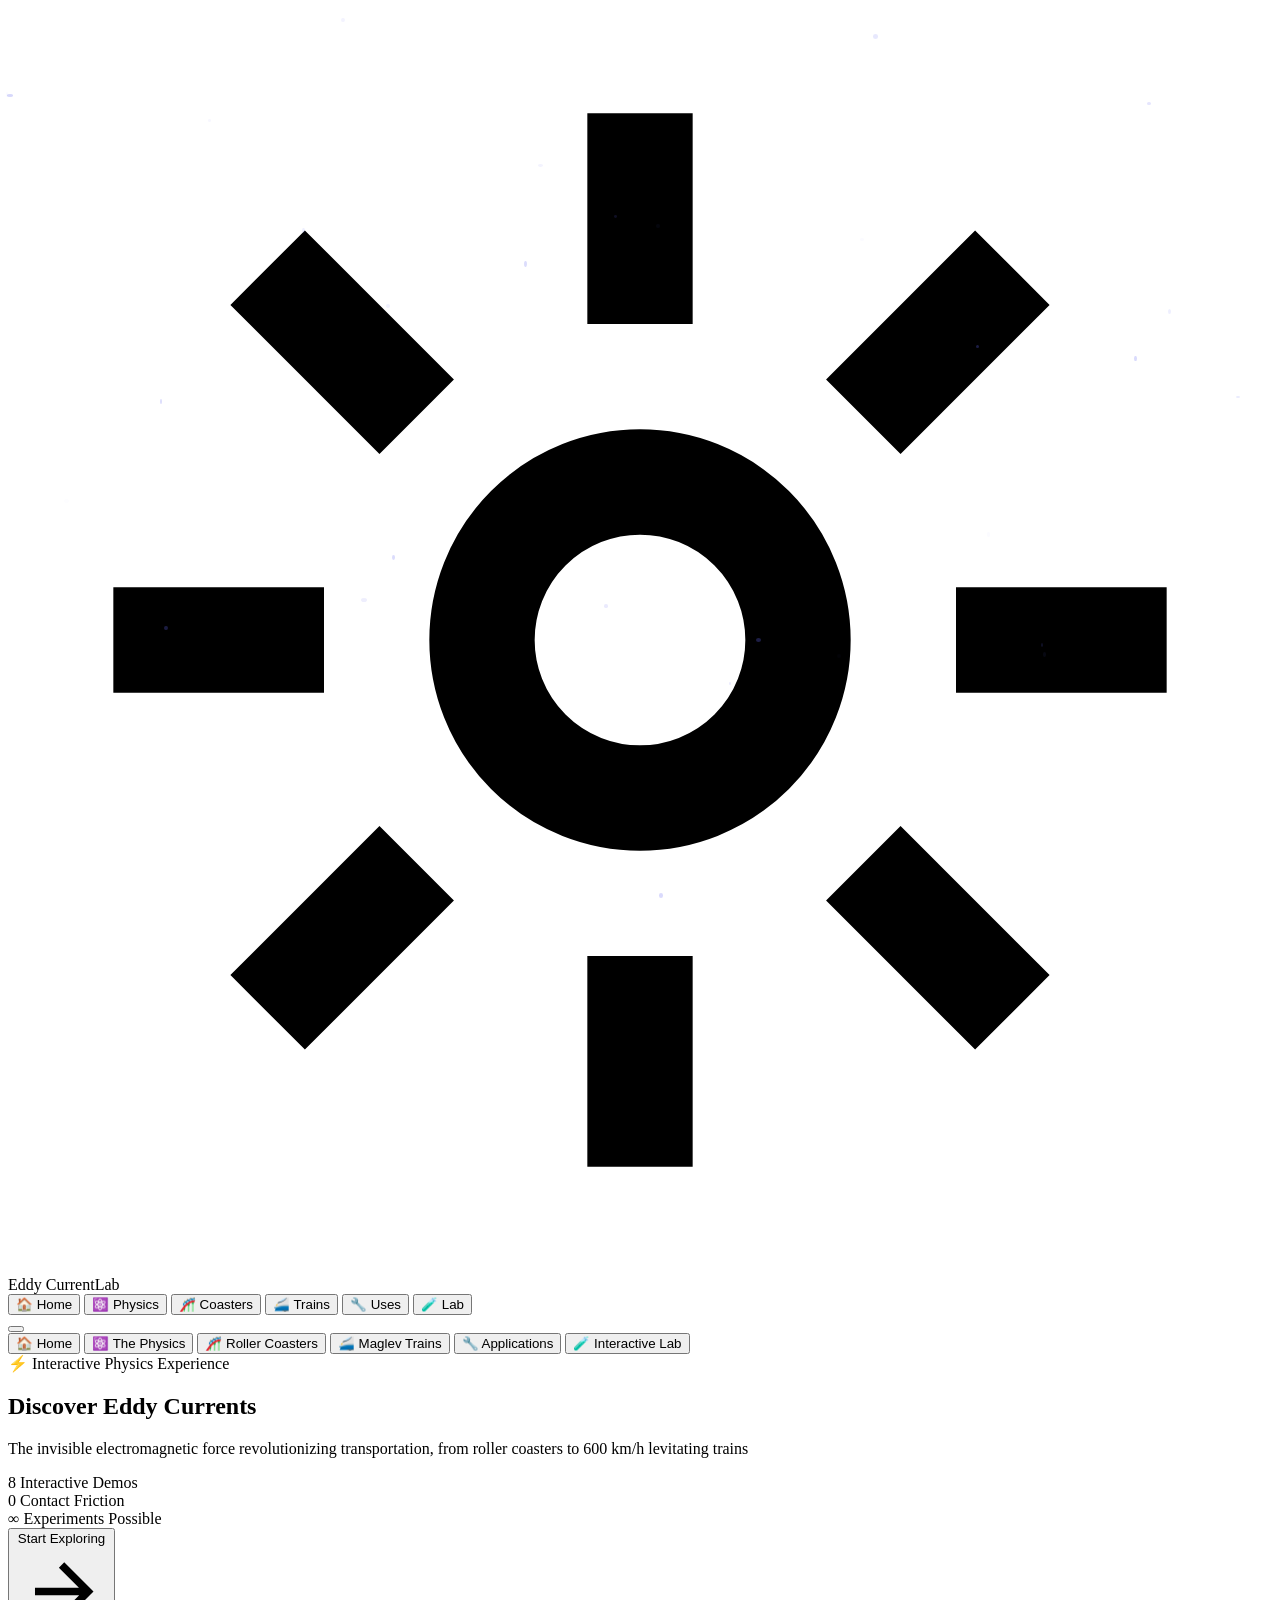
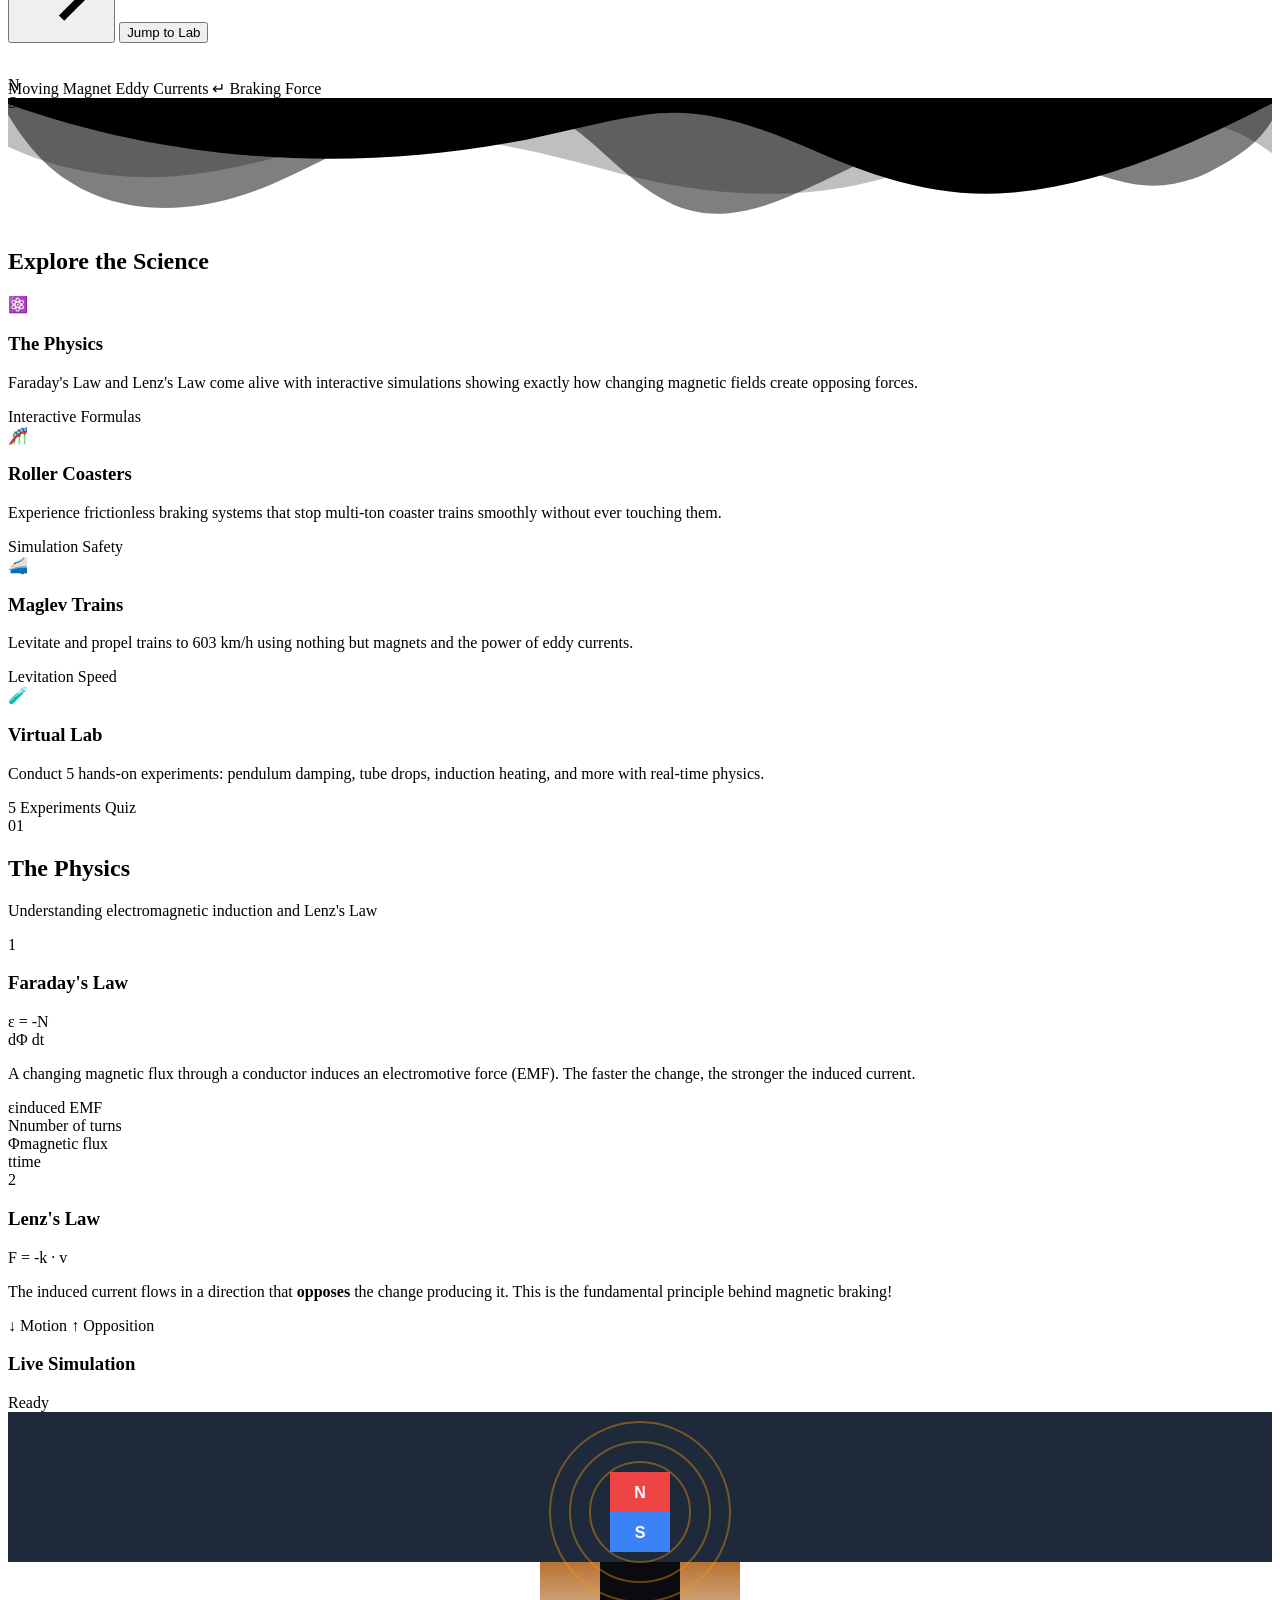
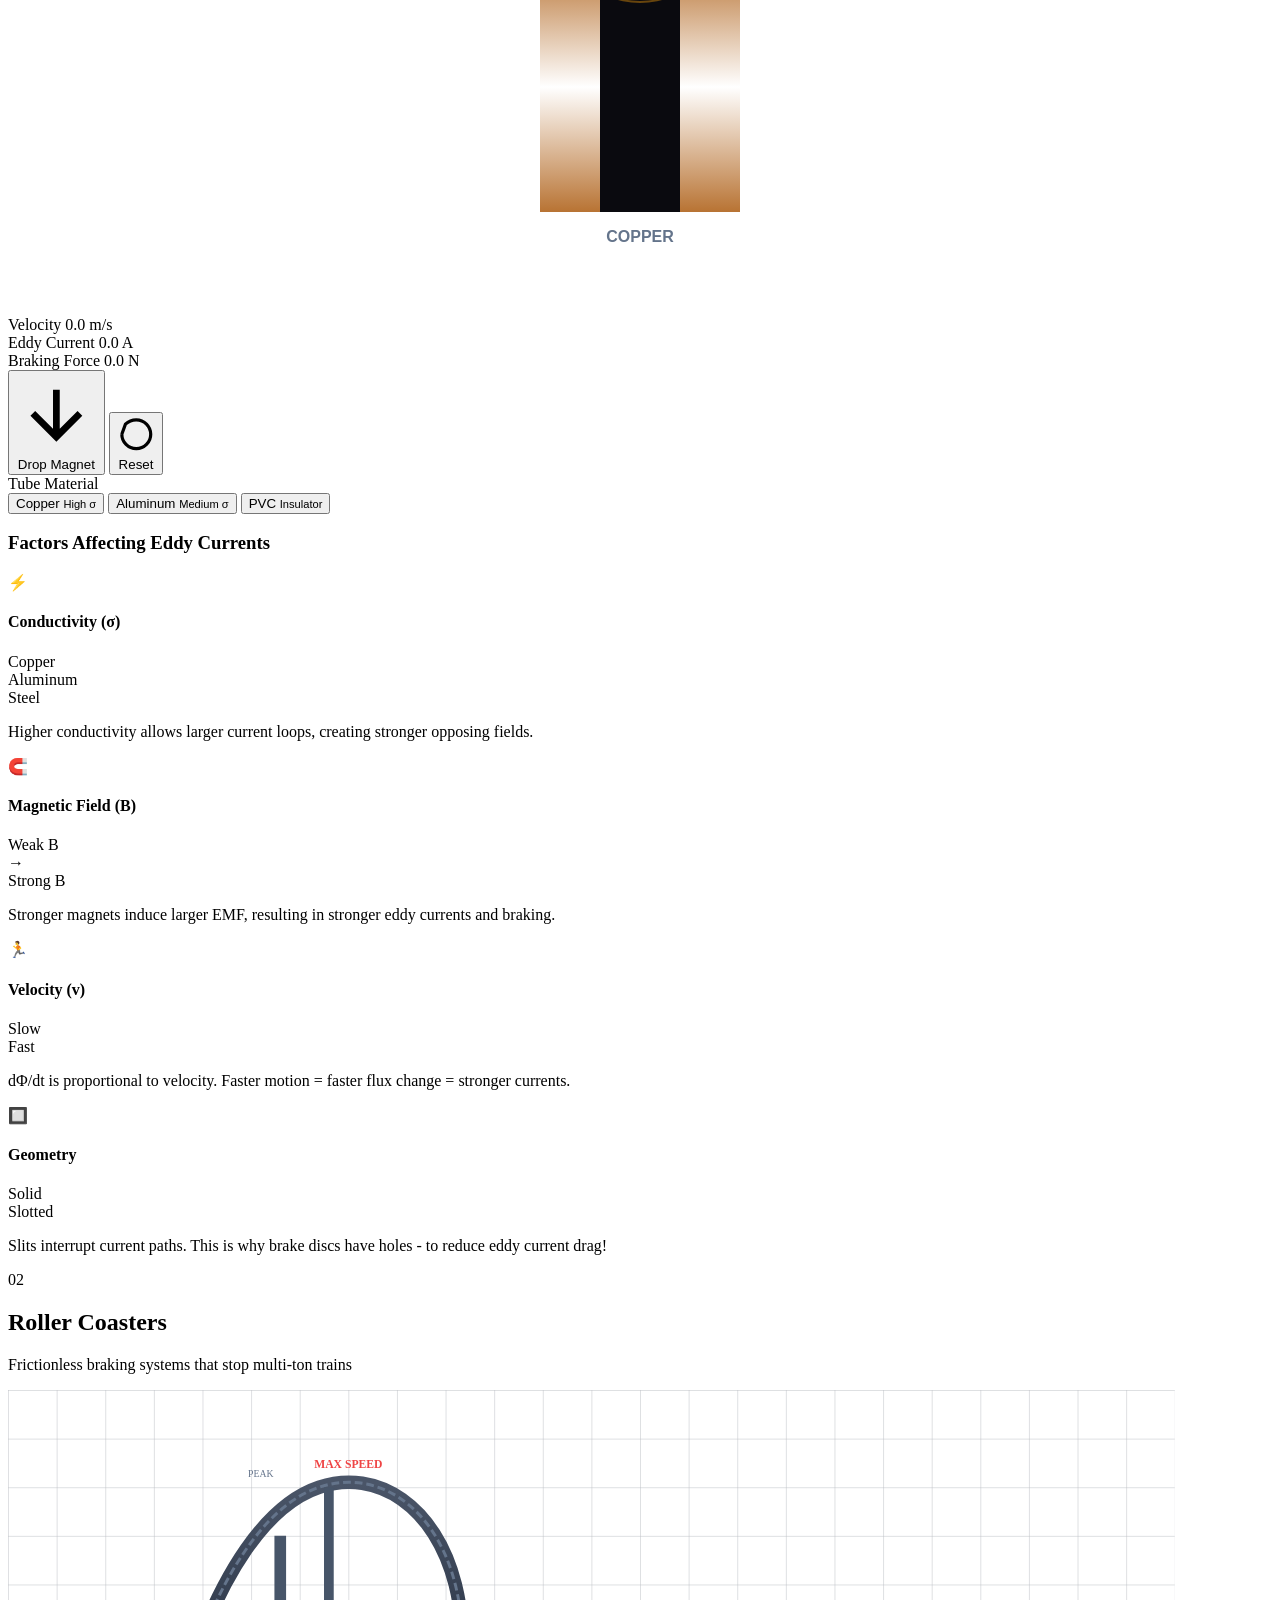
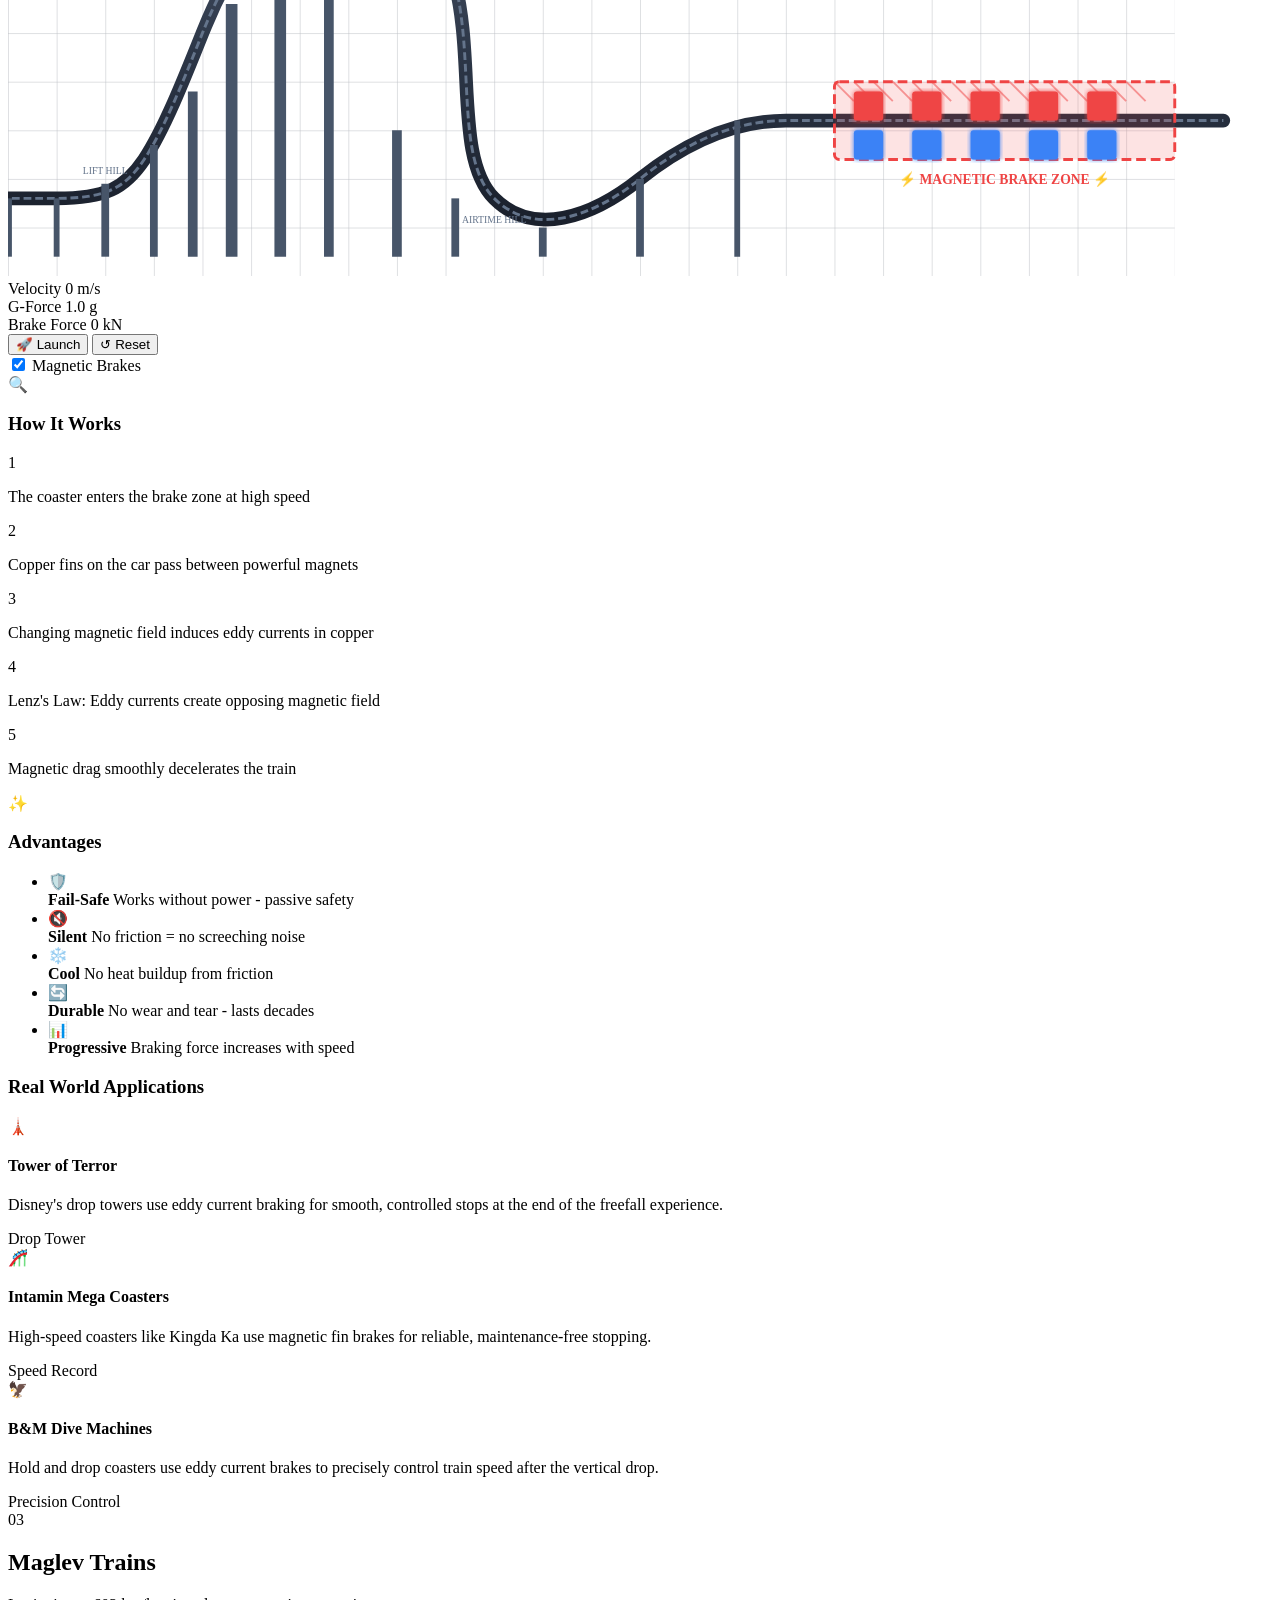
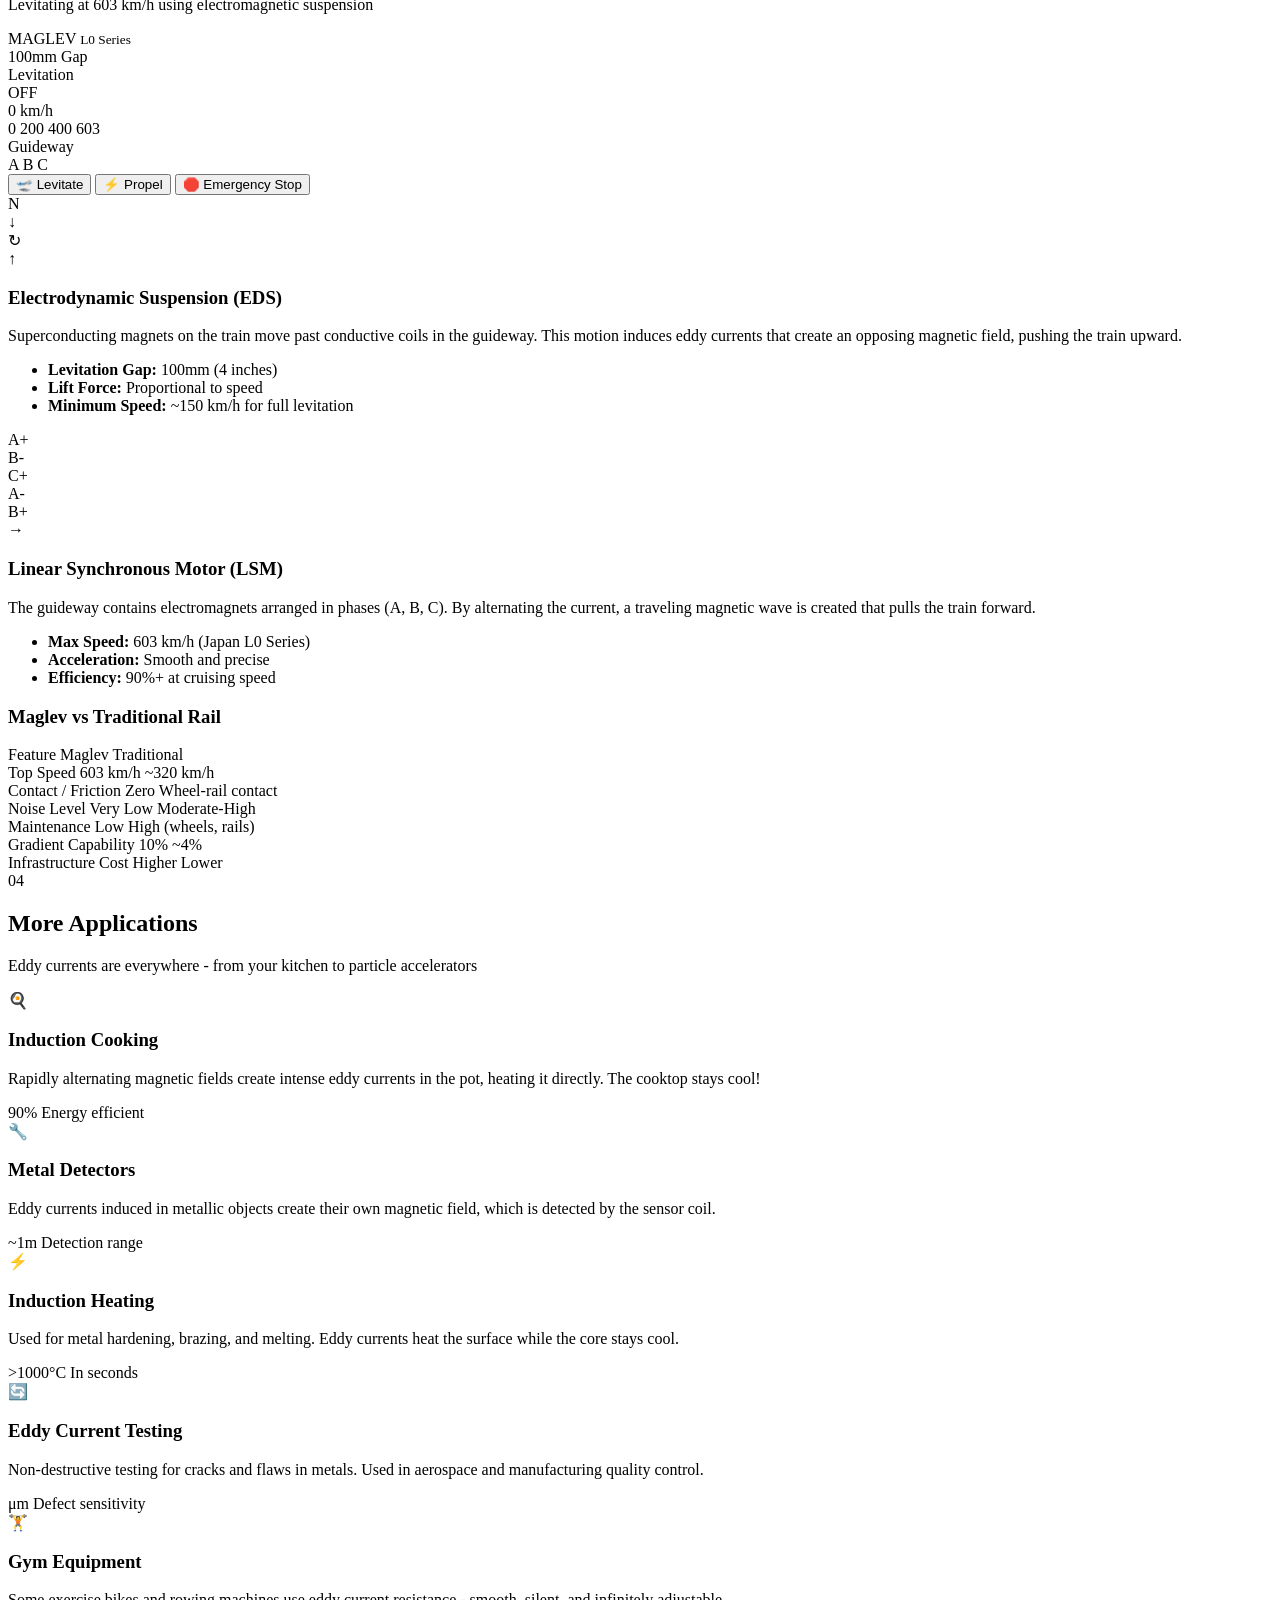
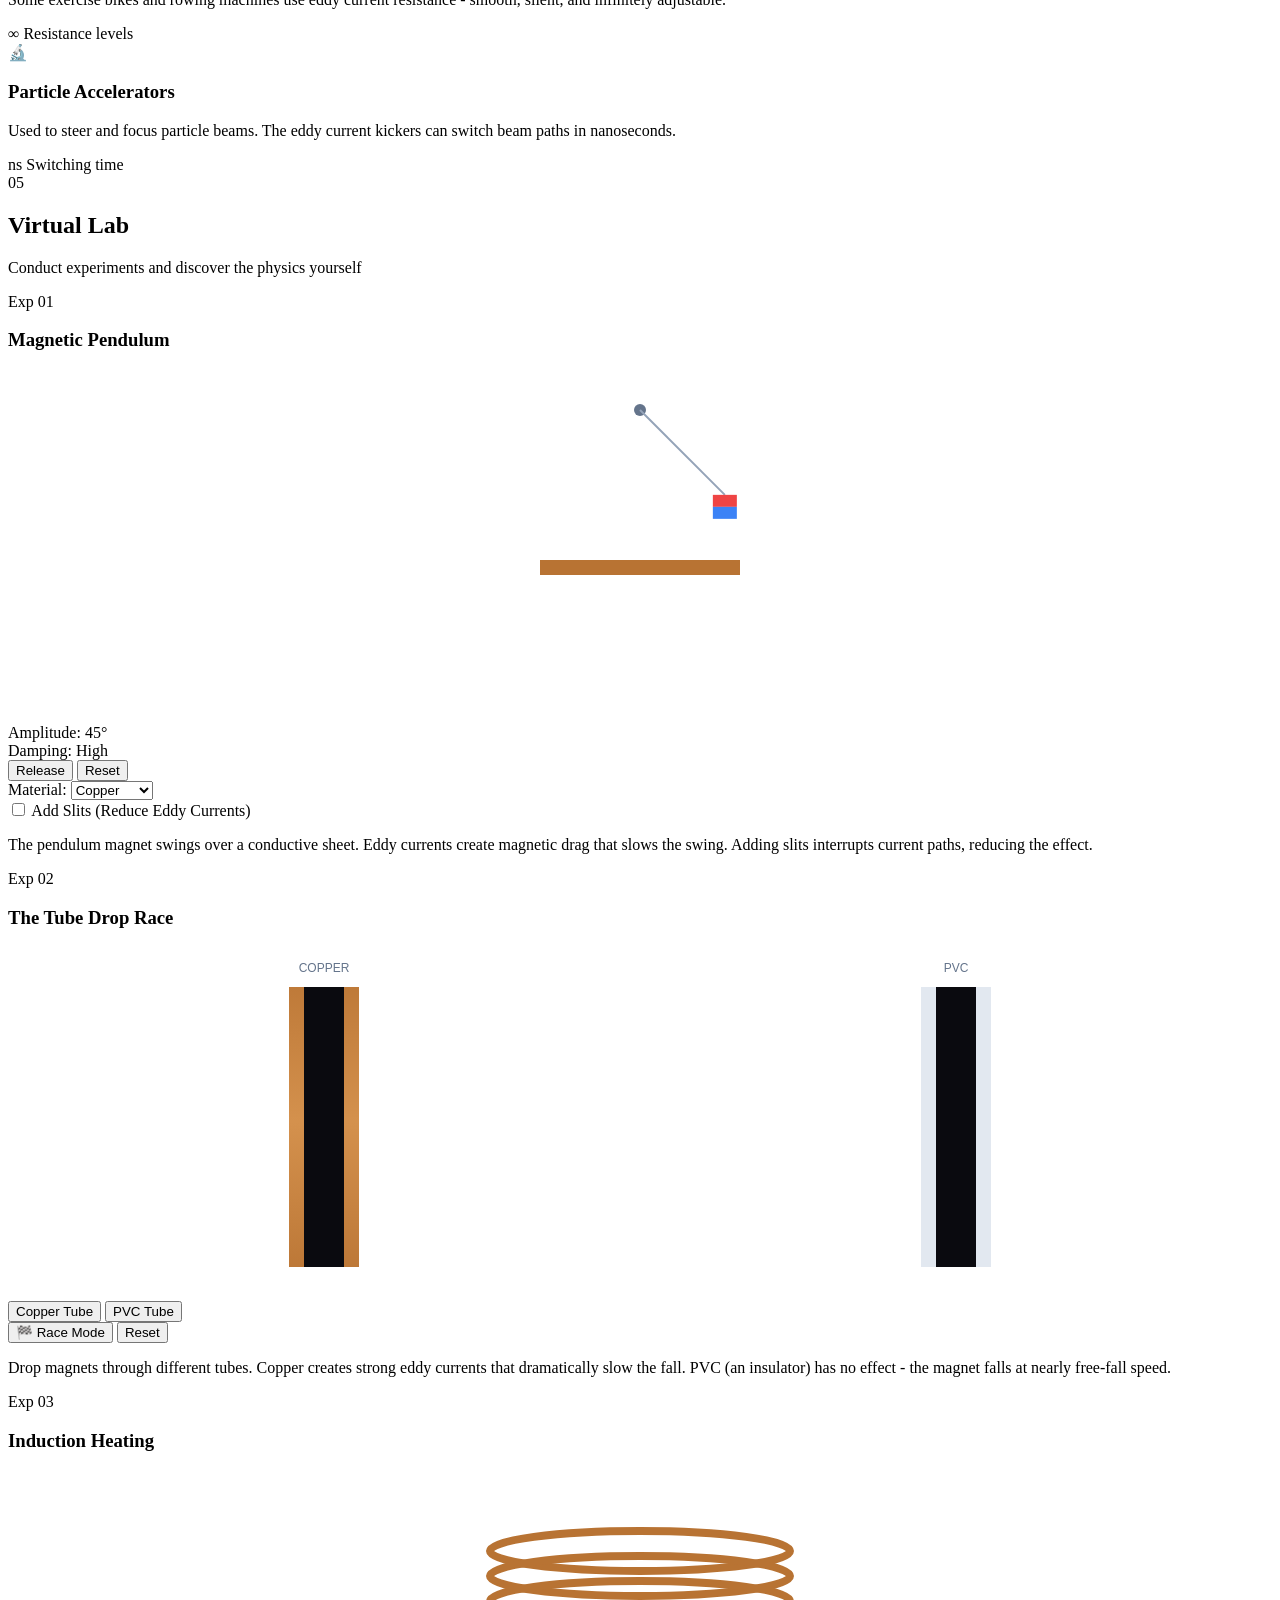
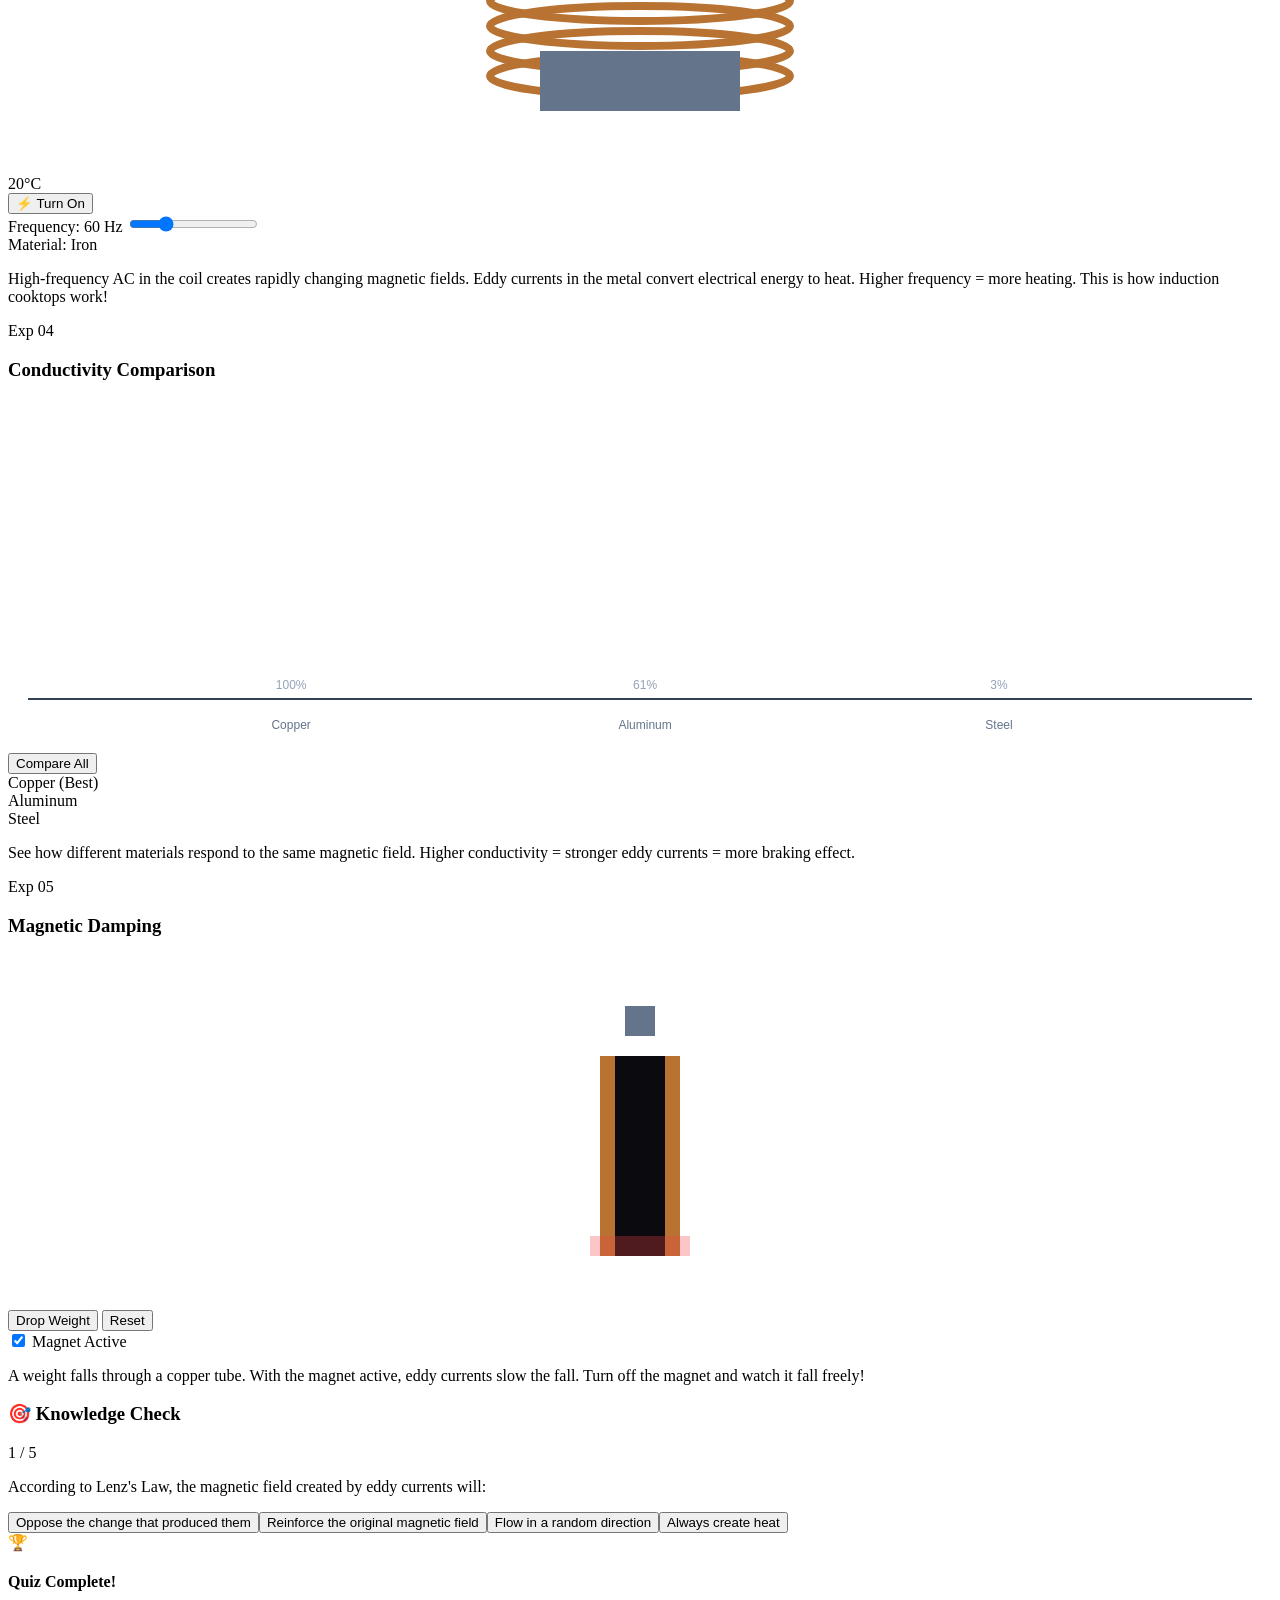
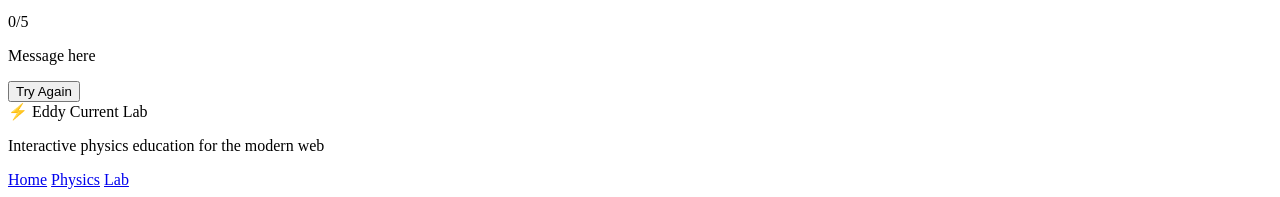
==== commit f71723bb: "Update app with new hero stats: 8 demos, 0 friction, infinite experiments" ====
--- a/app/index.html
+++ b/app/index.html
@@ -5,7 +5,7 @@
     <meta name="viewport" content="width=device-width, initial-scale=1.0">
     <meta name="description" content="Interactive exploration of eddy currents, electromagnetic braking, and maglev technology">
     <meta name="theme-color" content="#6366f1">
-    <title>Eddy Current Explorer | Science Unpacked</title>
+    <title>Eddy Current Explorer | Interactive Physics Lab</title>
     <link rel="stylesheet" href="styles.css">
     <link rel="preconnect" href="https://fonts.googleapis.com">
     <link rel="preconnect" href="https://fonts.gstatic.com" crossorigin>
@@ -17,31 +17,10 @@
     <meta name="apple-mobile-web-app-status-bar-style" content="black-translucent">
     <meta name="apple-mobile-web-app-title" content="Eddy Current Lab">
     
-    <!-- Favicon -->
-    <link rel="icon" type="image/svg+xml" href="favicon.svg">
-    
-    <style>
-        /* Adjust for back link */
-        .nav { top: 36px !important; }
-        .main-content { padding-top: 106px !important; }
-        .loading-screen { padding-top: 36px !important; }
-        @media (max-width: 768px) {
-            .nav { top: 36px !important; }
-            .main-content { padding-top: 96px !important; }
-        }
-    </style>
+    <!-- Favicon placeholder (you can add real icons later) -->
+    <link rel="icon" type="image/svg+xml" href="data:image/svg+xml,<svg xmlns='http://www.w3.org/2000/svg' viewBox='0 0 100 100'><text y='.9em' font-size='90'>⚡</text></svg>">
 </head>
 <body>
-    <!-- Back to Science Unpacked -->
-    <div style="position: fixed; top: 0; left: 0; right: 0; z-index: 10001; background: #1a1a2e; border-bottom: 1px solid #2d2d44; padding: 8px 20px;">
-        <a href="../eddy-currents.html" style="color: #818cf8; text-decoration: none; font-size: 14px; display: flex; align-items: center; gap: 8px; width: fit-content;">
-            <svg width="16" height="16" viewBox="0 0 24 24" fill="none" stroke="currentColor" stroke-width="2">
-                <path d="M19 12H5M12 19l-7-7 7-7"/>
-            </svg>
-            Back to Science Unpacked
-        </a>
-    </div>
-    
     <!-- Loading Screen -->
     <div id="loadingScreen" class="loading-screen">
         <div class="loading-content">
@@ -136,16 +115,16 @@
                     
                     <div class="hero-stats">
                         <div class="stat">
-                            <span class="stat-value">4</span>
-                            <span class="stat-label">Interactive Labs</span>
-                        </div>
-                        <div class="stat">
-                            <span class="stat-value">603</span>
-                            <span class="stat-label">km/h Top Speed</span>
+                            <span class="stat-value">8</span>
+                            <span class="stat-label">Interactive Demos</span>
                         </div>
                         <div class="stat">
                             <span class="stat-value">0</span>
                             <span class="stat-label">Contact Friction</span>
+                        </div>
+                        <div class="stat">
+                            <span class="stat-value">∞</span>
+                            <span class="stat-label">Experiments Possible</span>
                         </div>
                     </div>
 
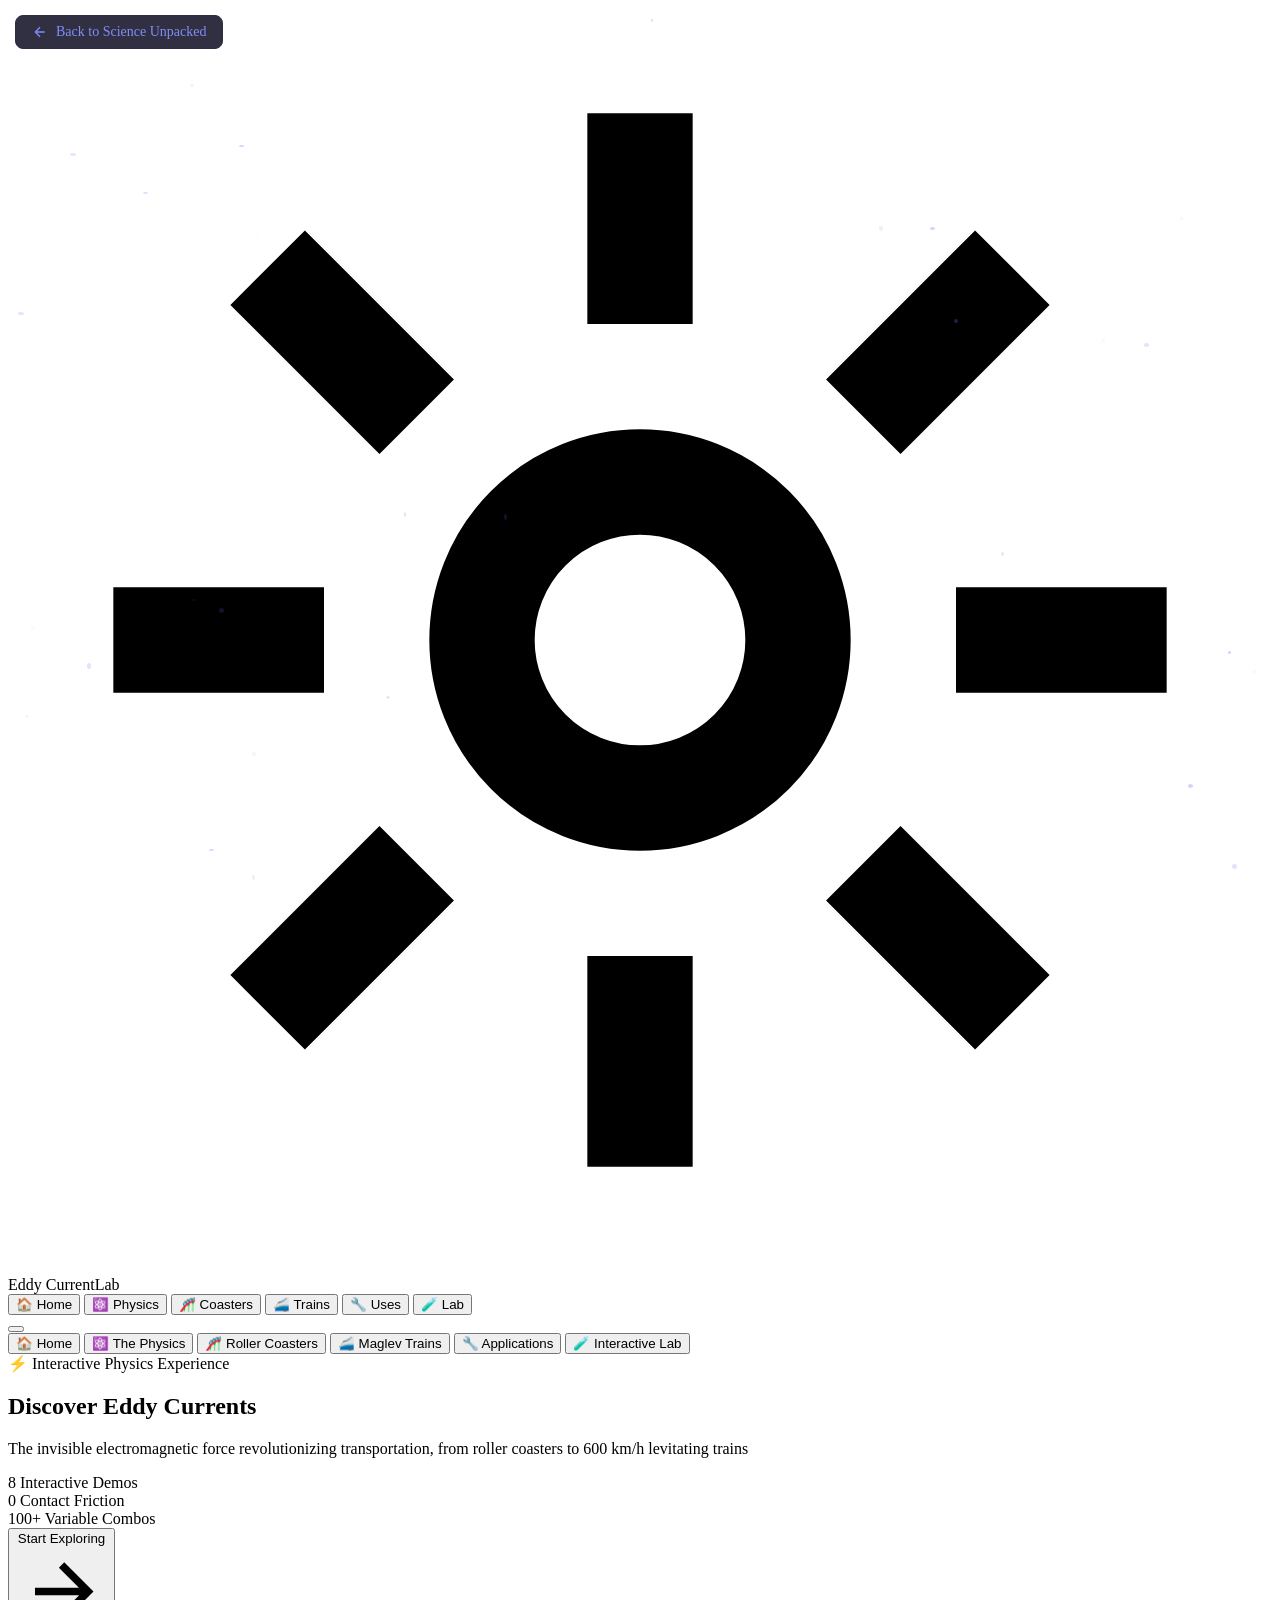
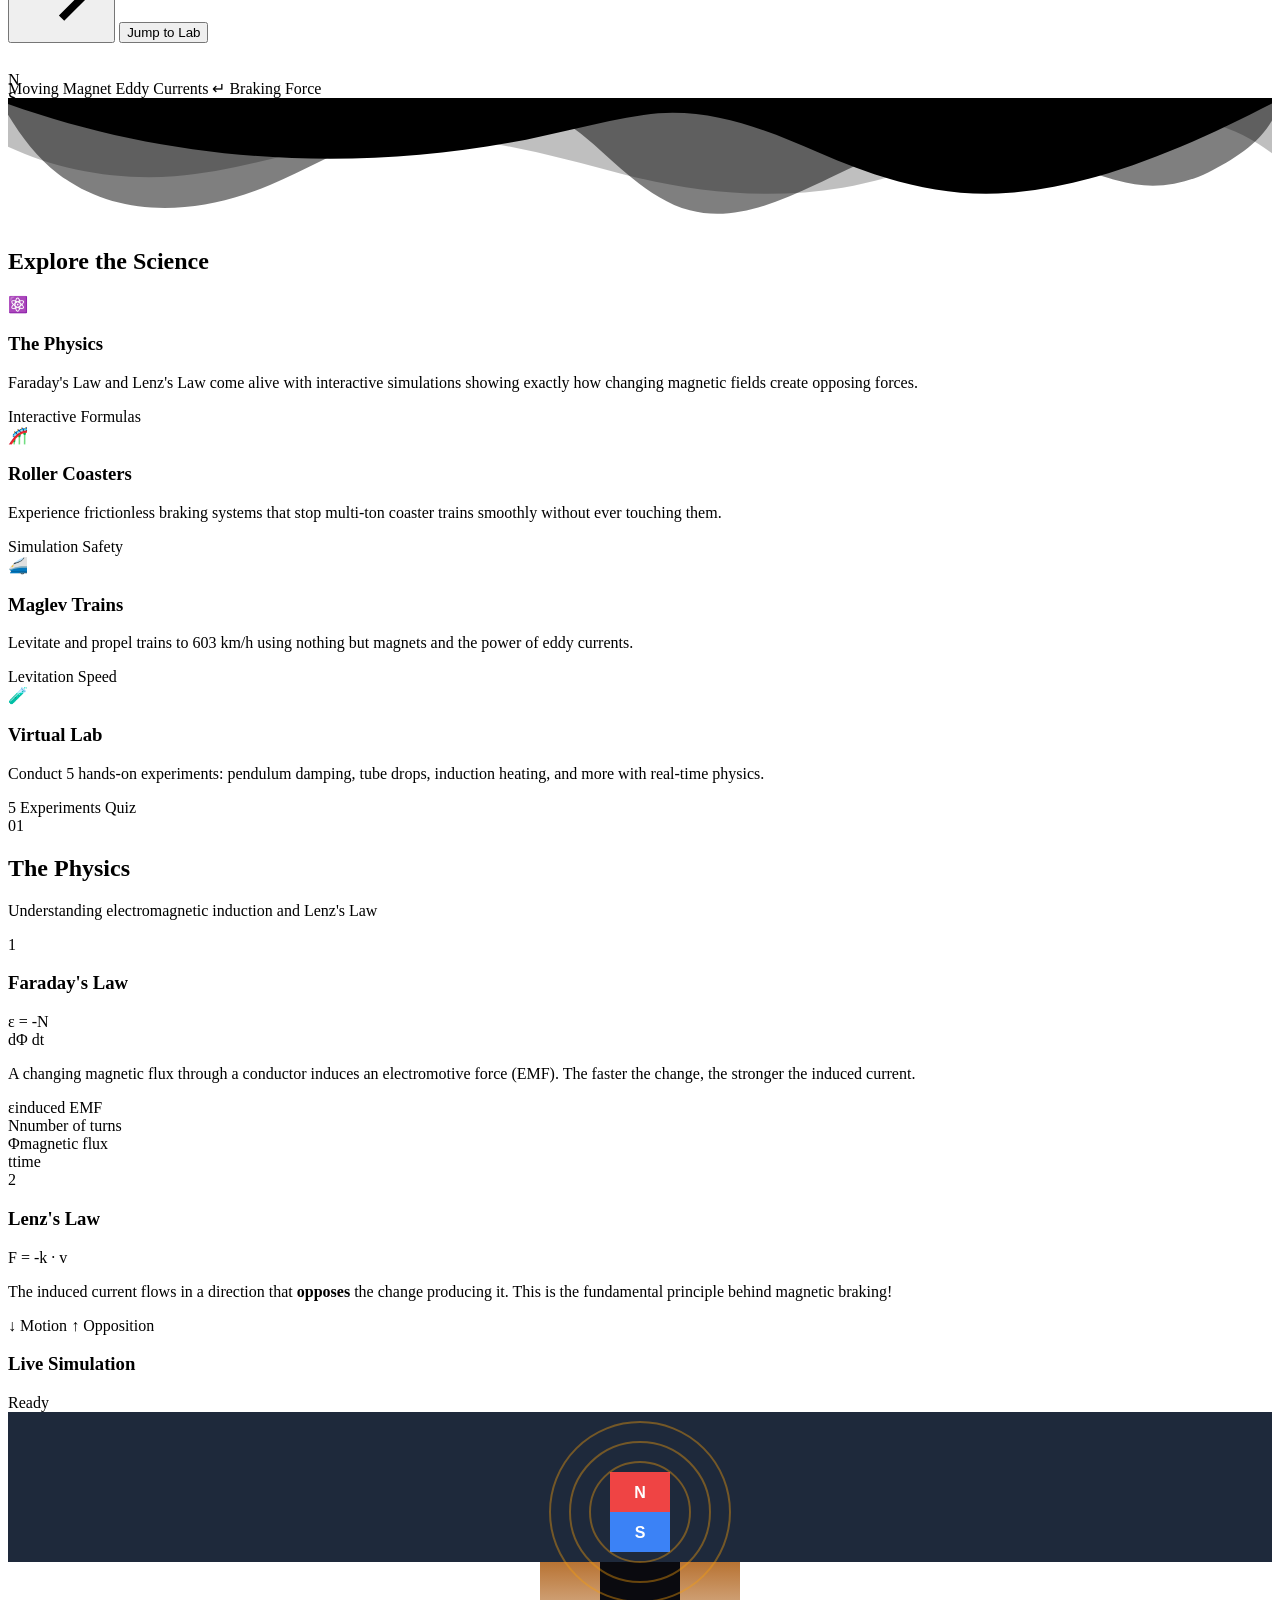
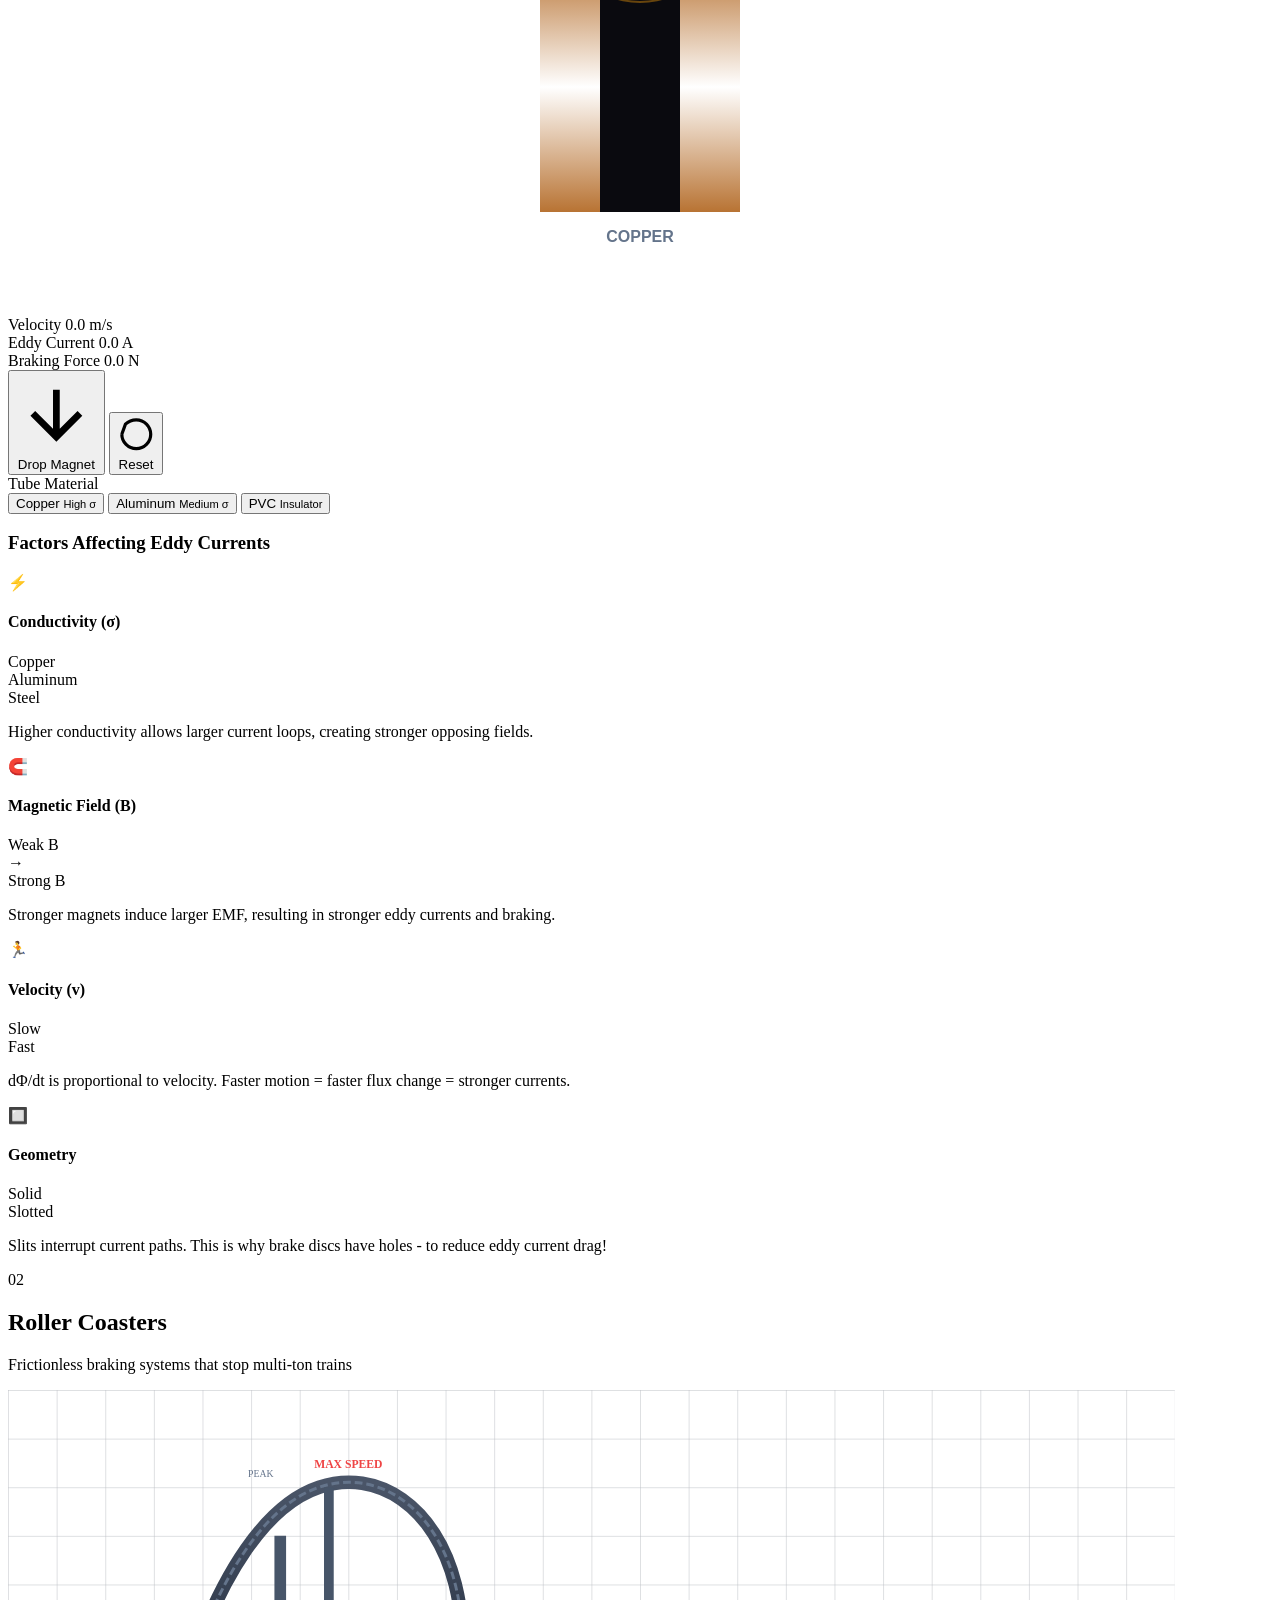
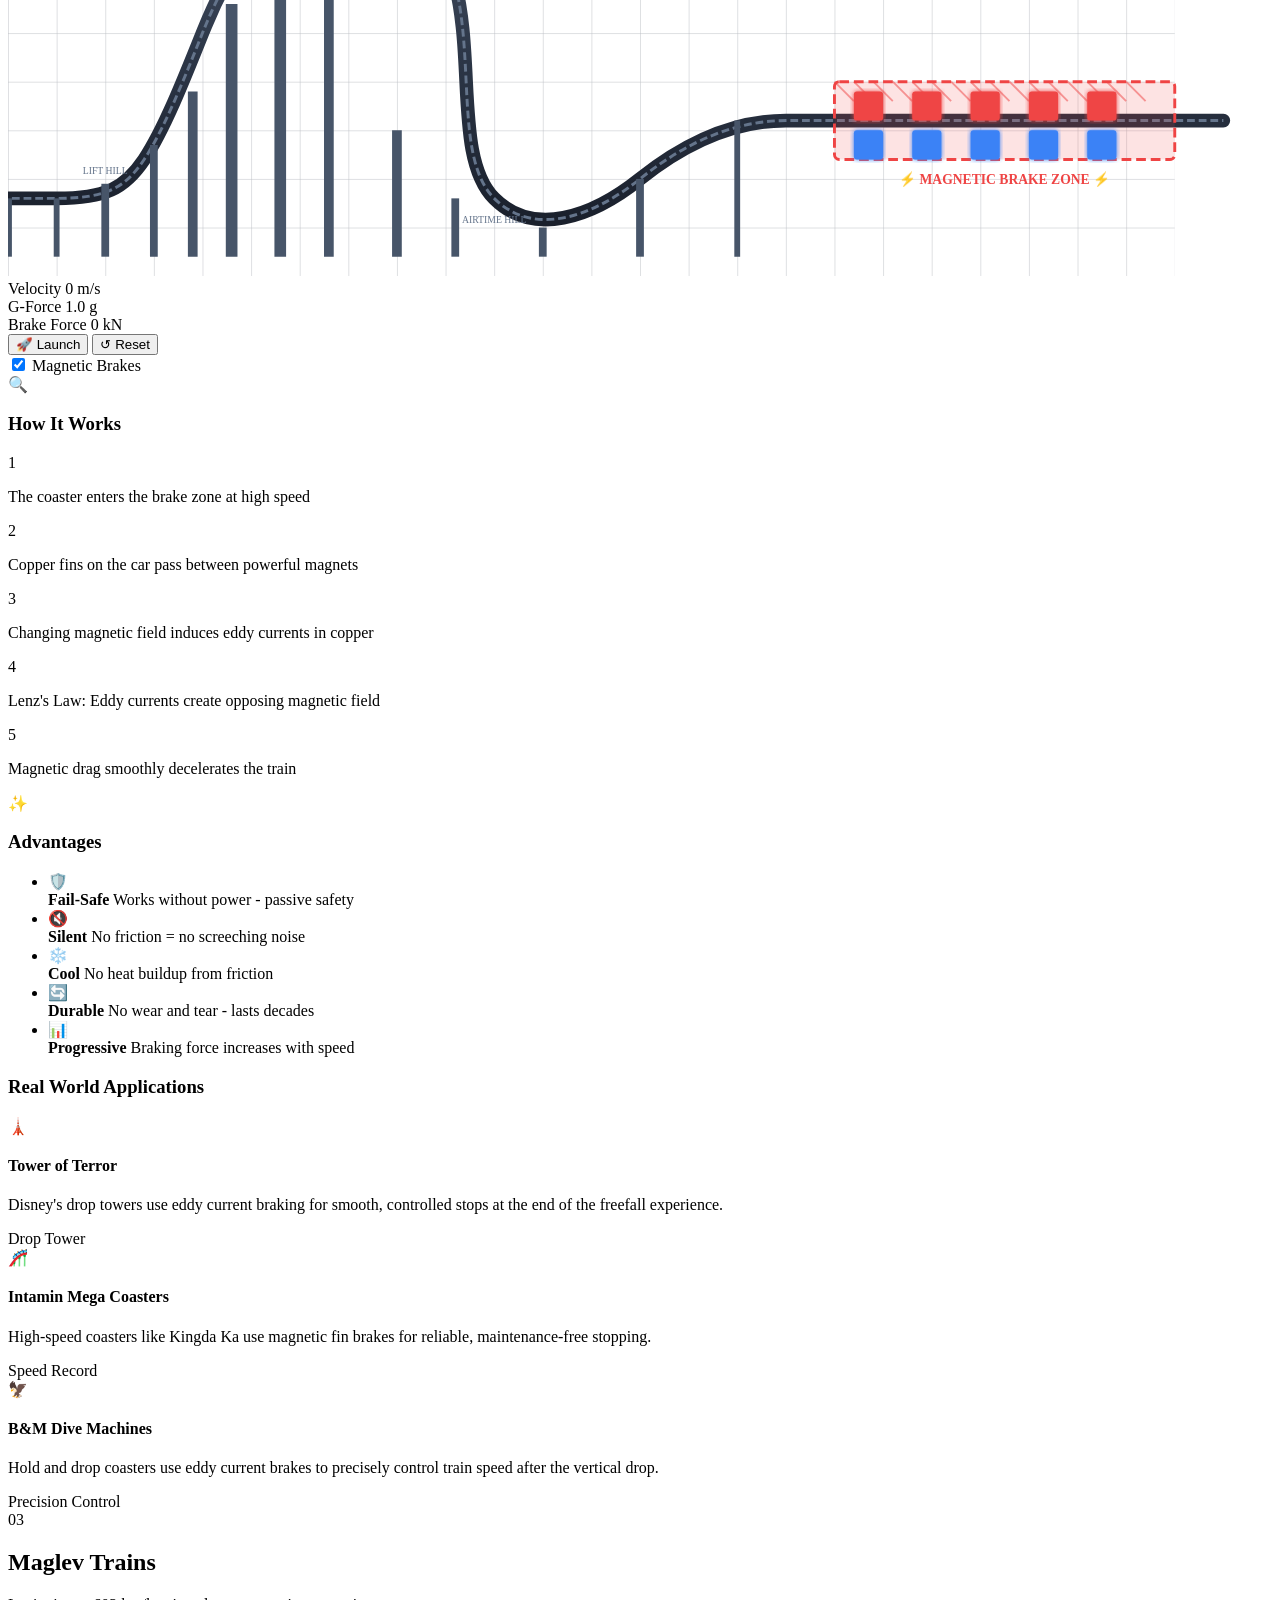
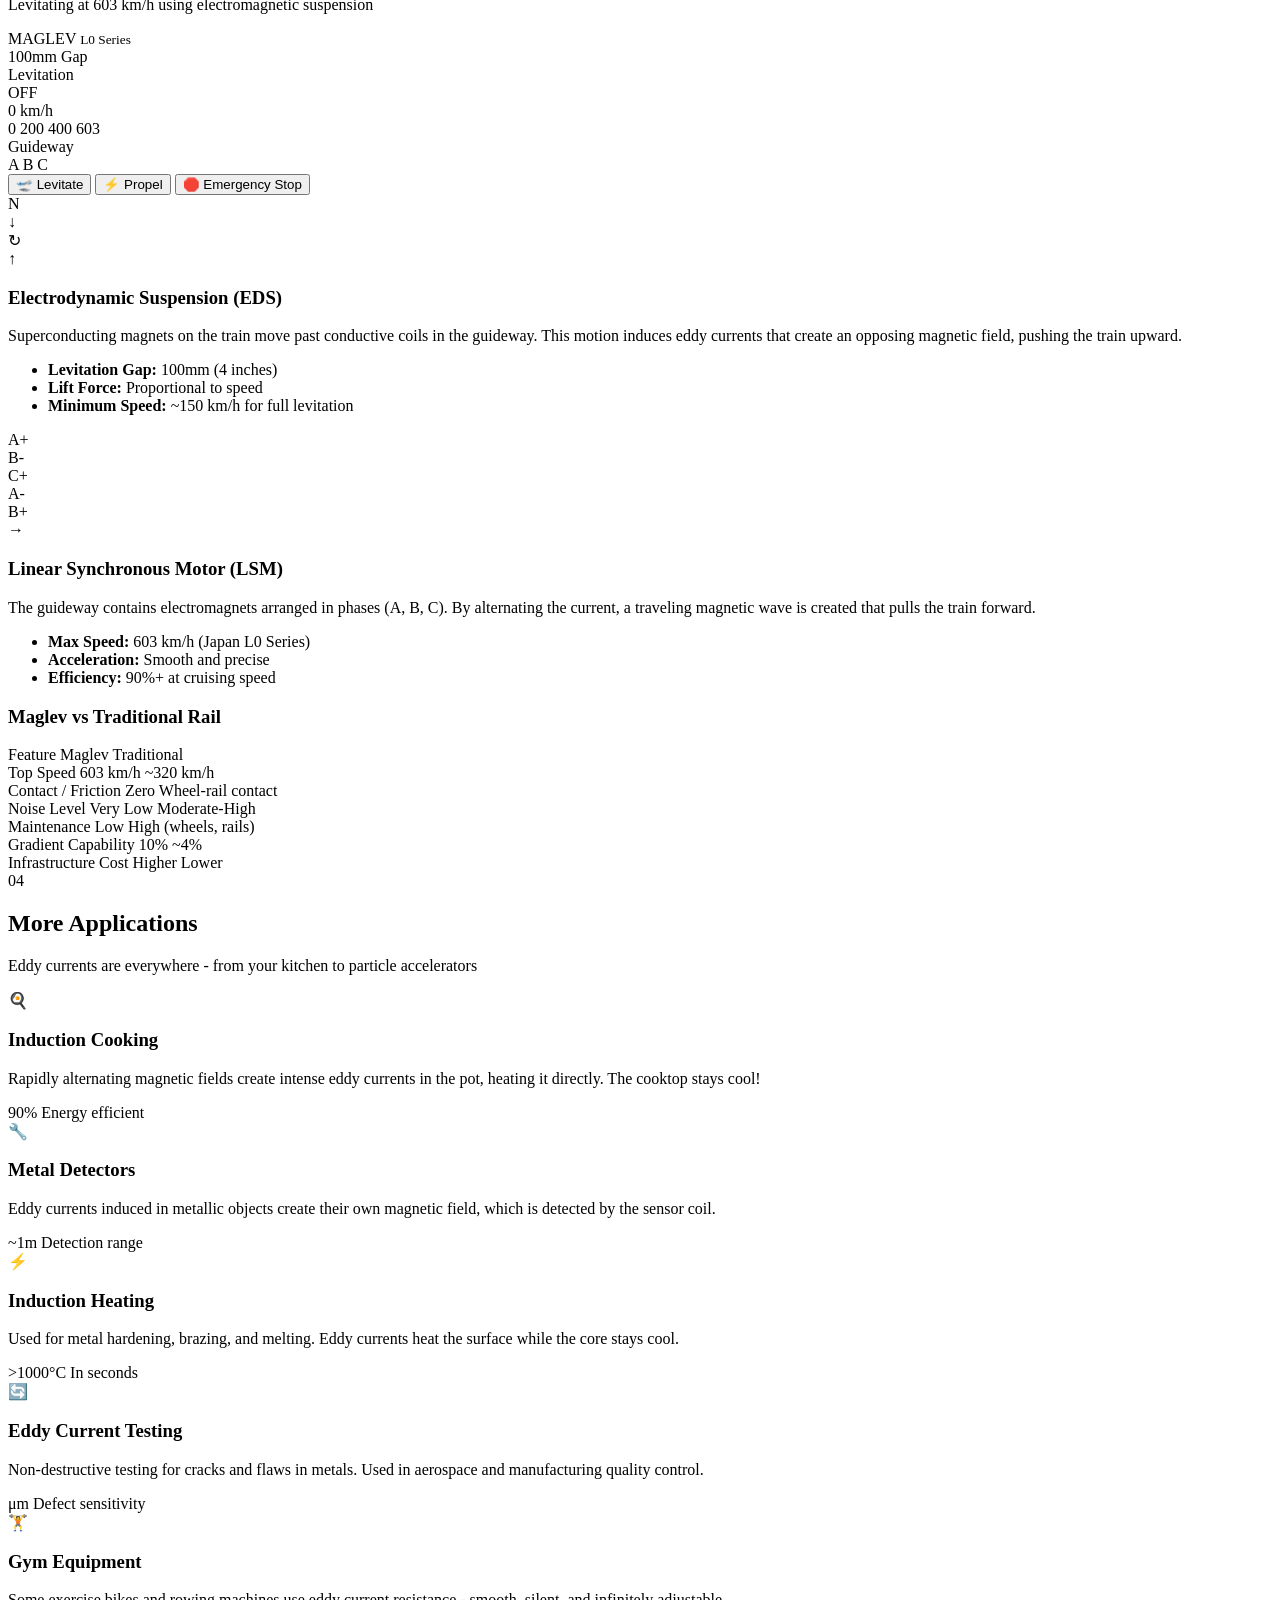
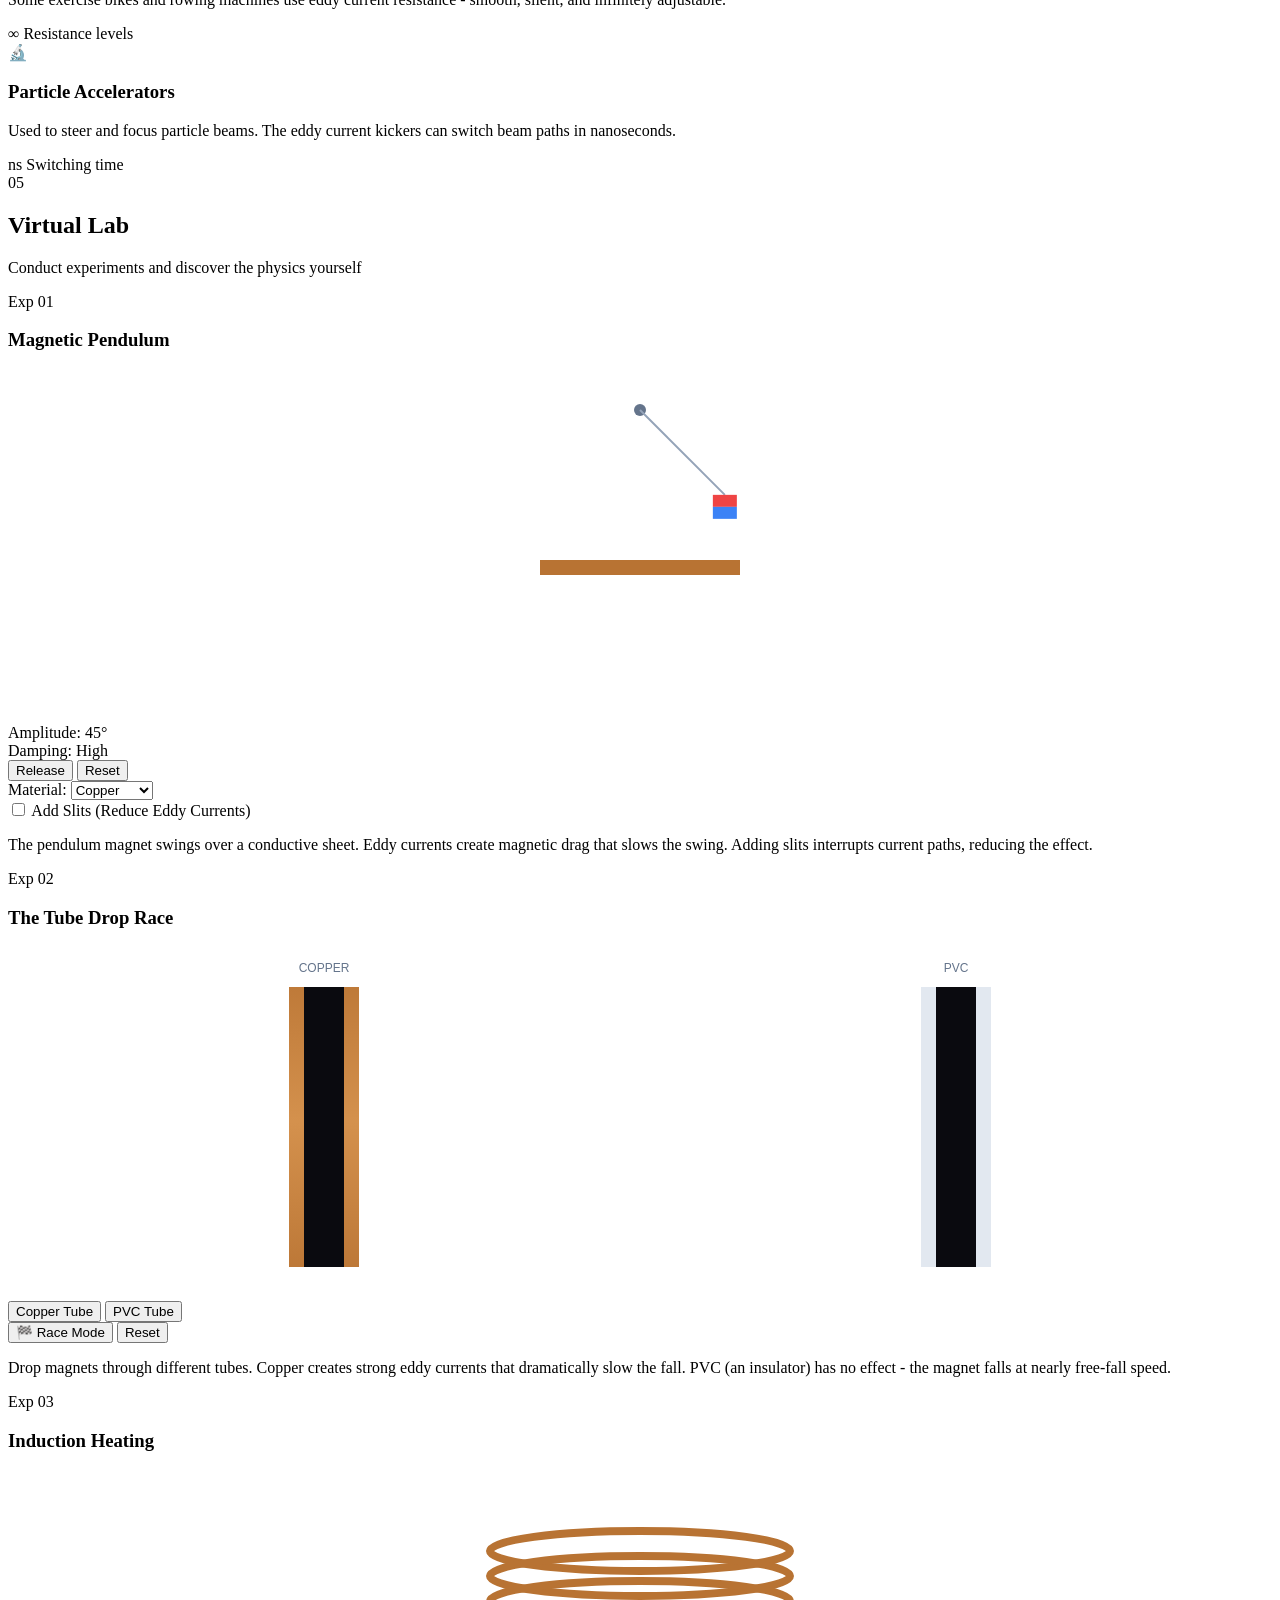
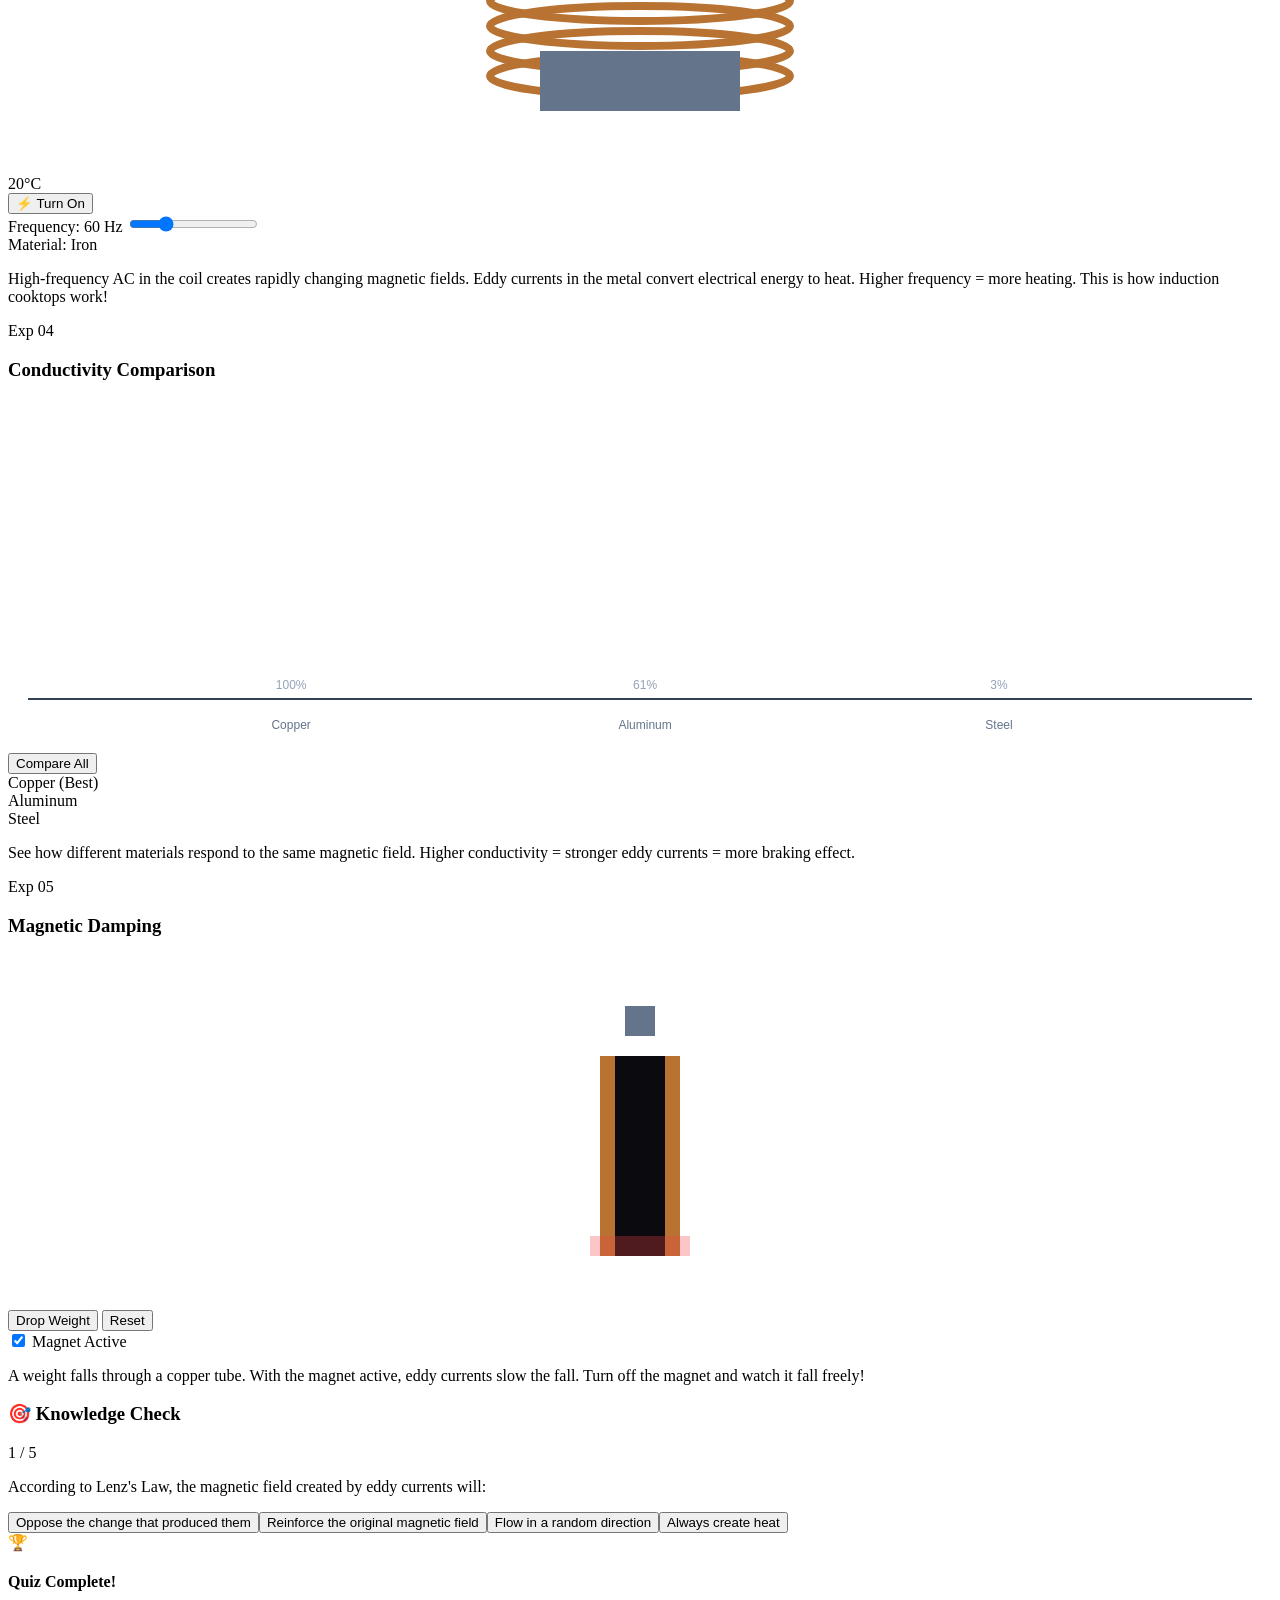
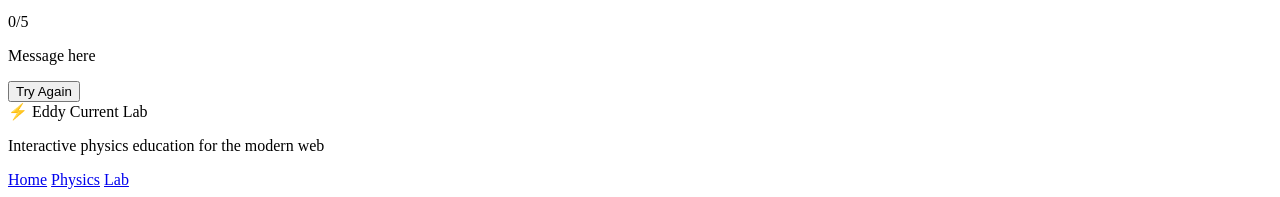
==== commit de7f1690: "Update main site stats to 8 demos, add back arrow to app, change app stat to 100+ Variable Combos" ====
--- a/app/index.html
+++ b/app/index.html
@@ -21,6 +21,14 @@
     <link rel="icon" type="image/svg+xml" href="data:image/svg+xml,<svg xmlns='http://www.w3.org/2000/svg' viewBox='0 0 100 100'><text y='.9em' font-size='90'>⚡</text></svg>">
 </head>
 <body>
+    <!-- Back to Science Unpacked -->
+    <a href="../index.html" style="position: fixed; top: 15px; left: 15px; z-index: 10001; color: #818cf8; text-decoration: none; font-size: 14px; display: flex; align-items: center; gap: 8px; background: rgba(26, 26, 46, 0.9); padding: 8px 16px; border-radius: 8px; border: 1px solid #2d2d44;">
+        <svg width="16" height="16" viewBox="0 0 24 24" fill="none" stroke="currentColor" stroke-width="2">
+            <path d="M19 12H5M12 19l-7-7 7-7"/>
+        </svg>
+        Back to Science Unpacked
+    </a>
+    
     <!-- Loading Screen -->
     <div id="loadingScreen" class="loading-screen">
         <div class="loading-content">
@@ -123,8 +131,8 @@
                             <span class="stat-label">Contact Friction</span>
                         </div>
                         <div class="stat">
-                            <span class="stat-value">∞</span>
-                            <span class="stat-label">Experiments Possible</span>
+                            <span class="stat-value">100+</span>
+                            <span class="stat-label">Variable Combos</span>
                         </div>
                     </div>
 
